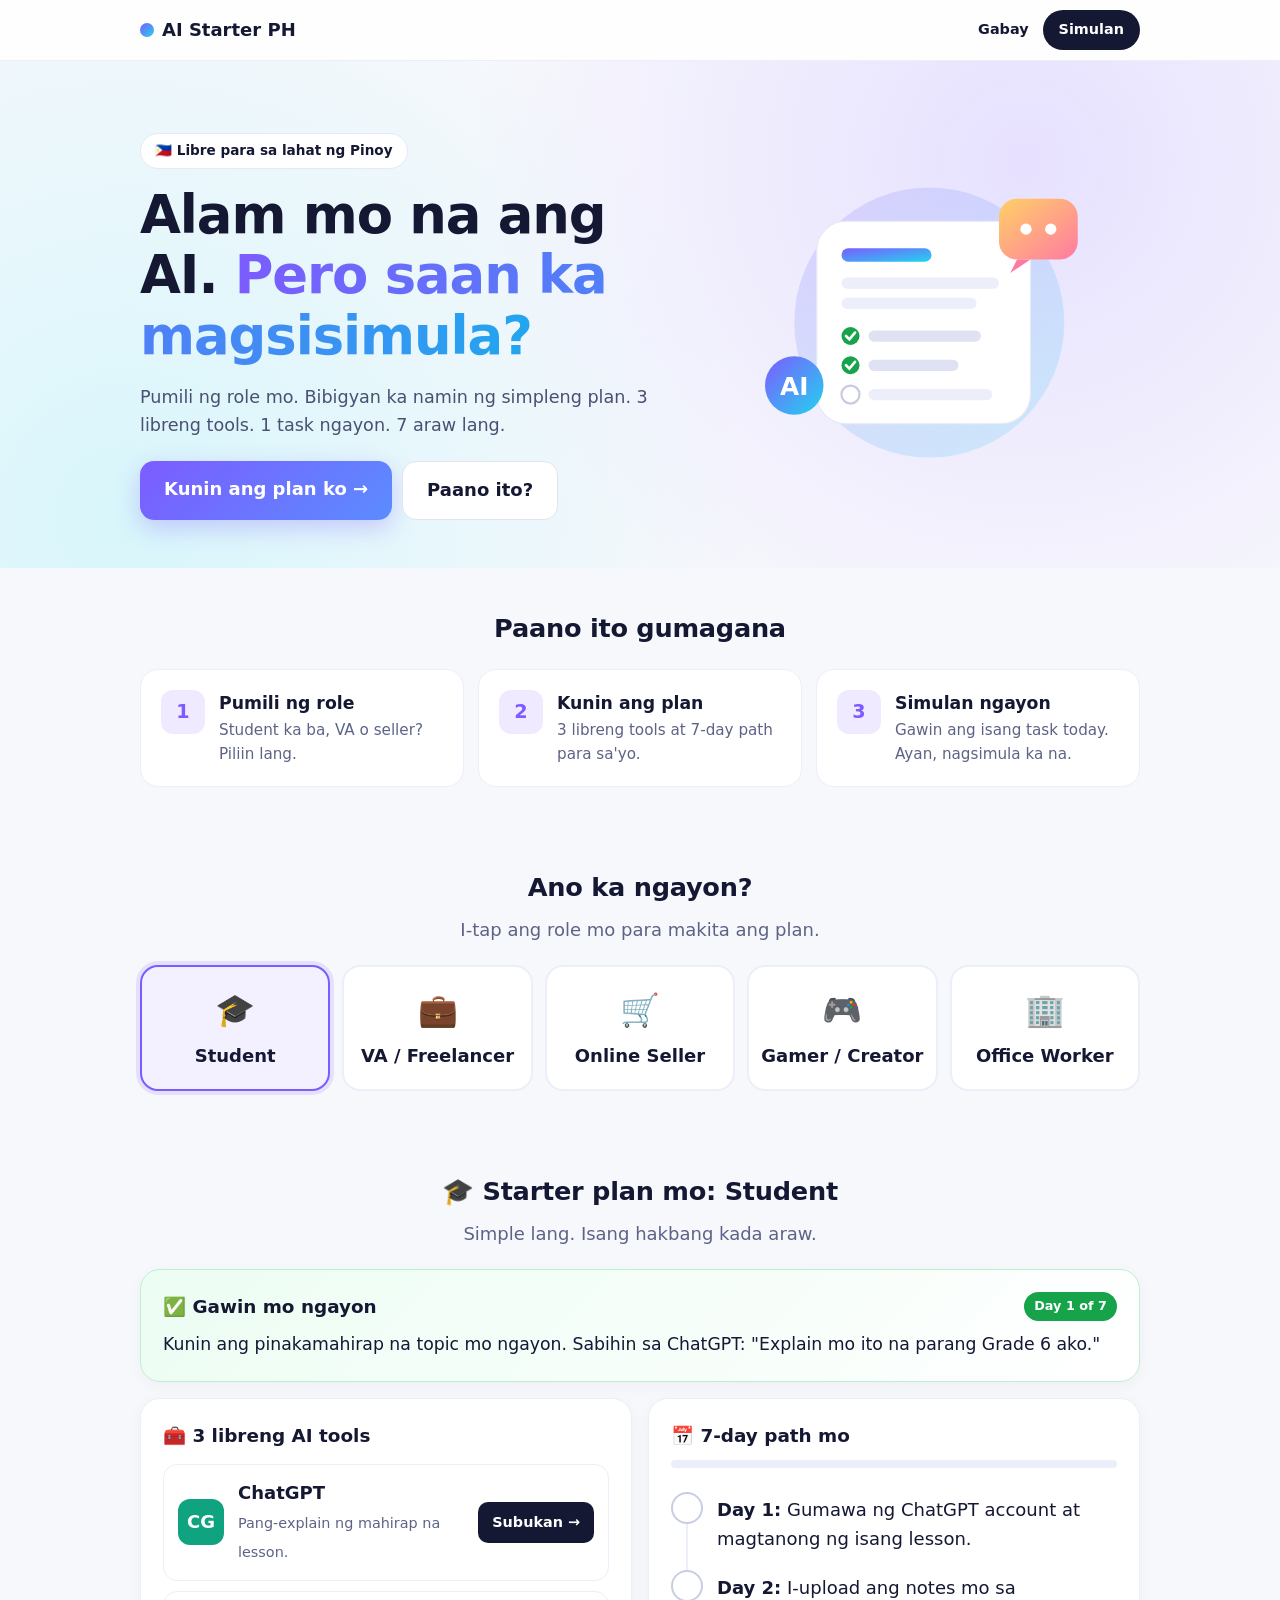
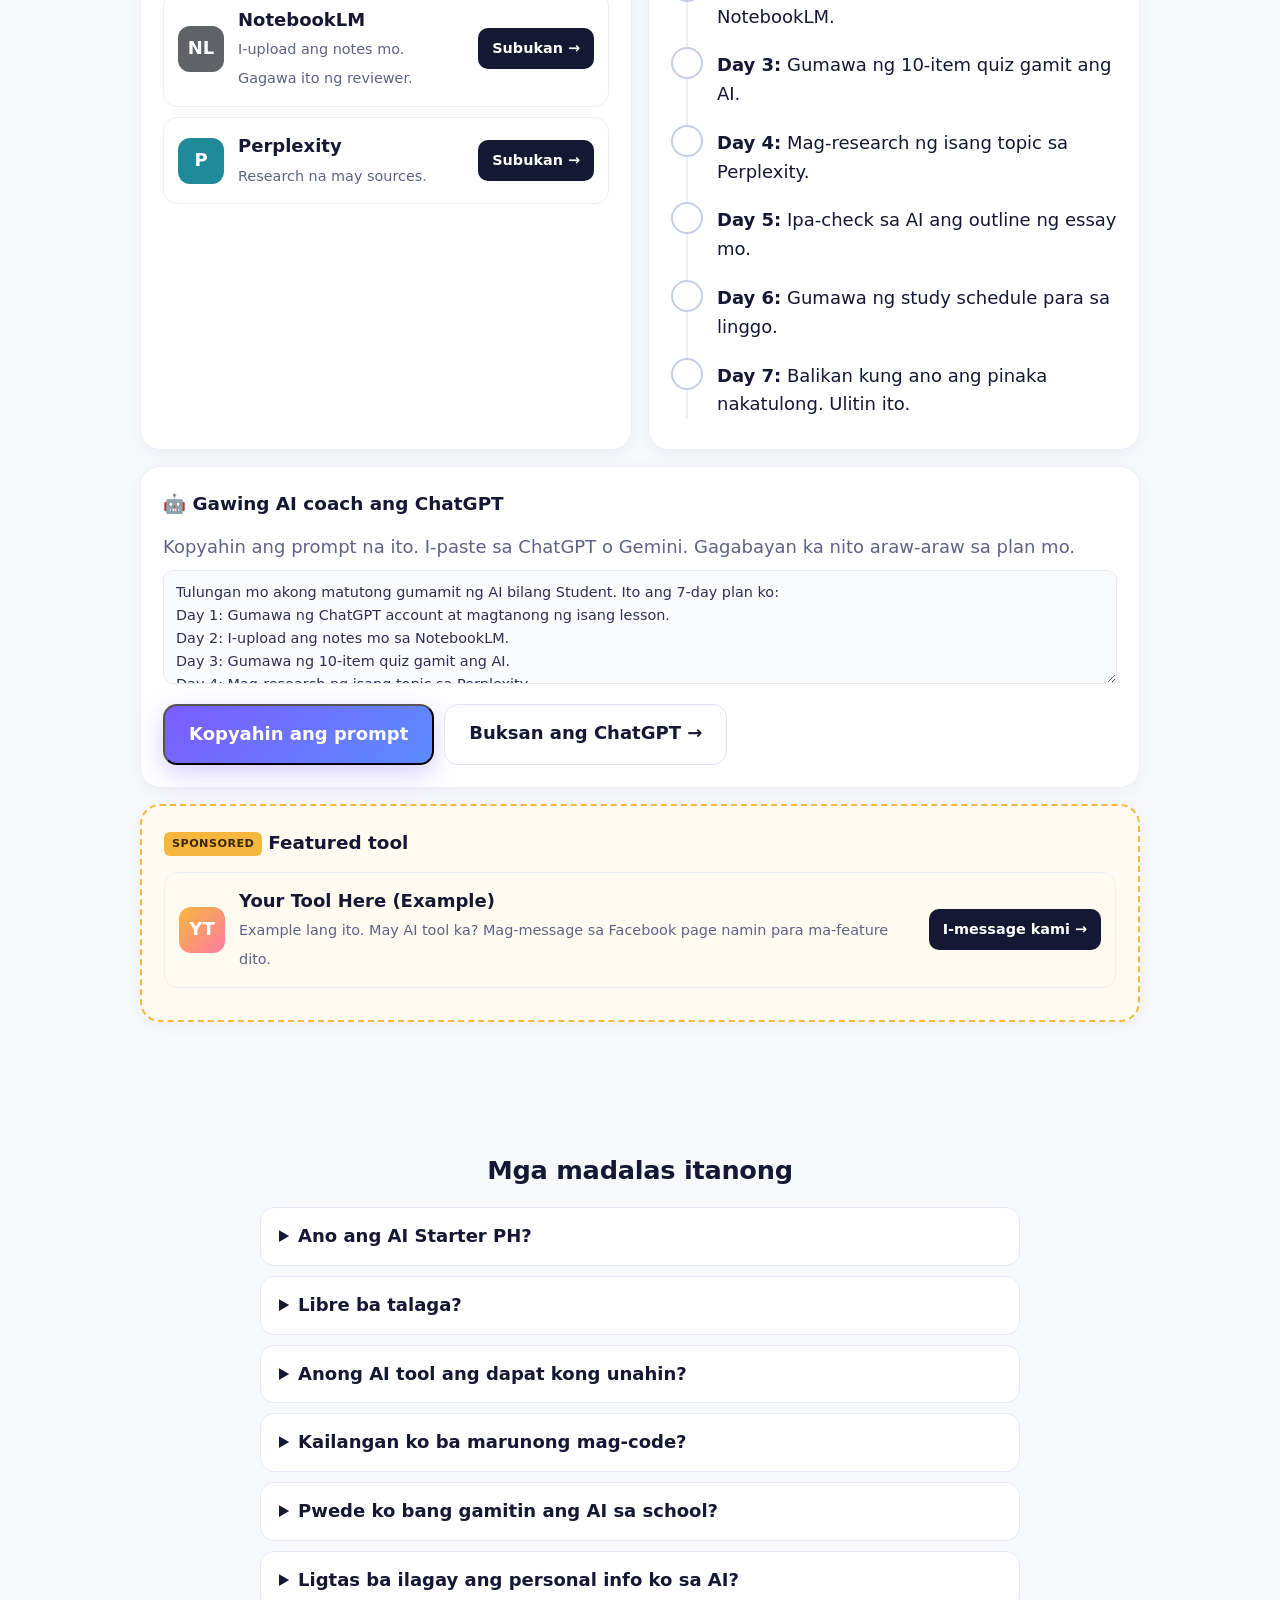
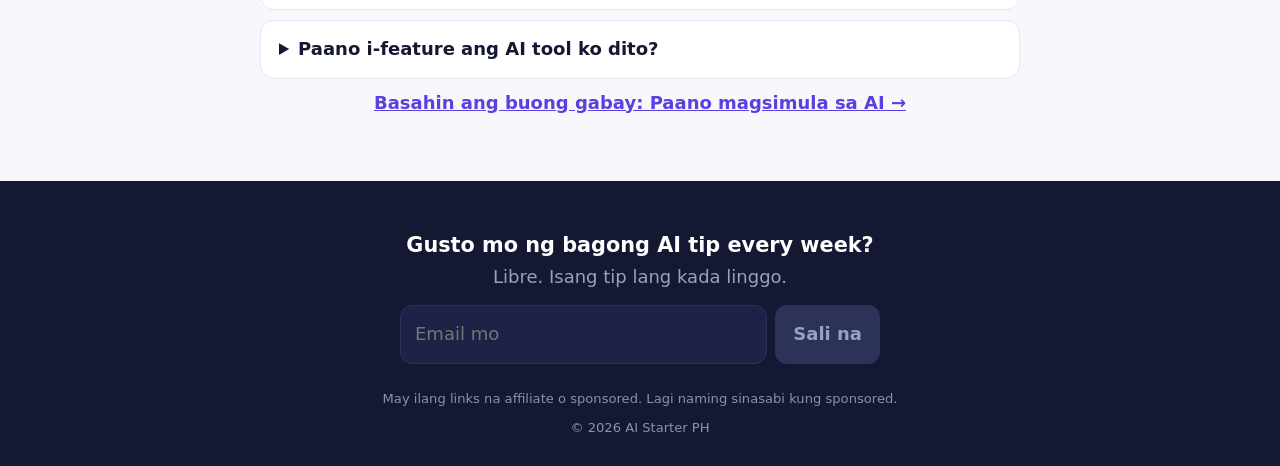
==== index.html @ e45cbada "Weekly review: students AI tools guide, /gabay/ index, copy-prompt AI coach on each plan, sitemap an" ====
<!doctype html>
<html lang="fil">
<head>
<meta charset="utf-8">
<meta name="viewport" content="width=device-width, initial-scale=1">
<title>AI Starter PH | Libreng AI starter plan para sa Pinoy beginners</title>
<meta name="description" content="Saan magsisimula sa AI? Pumili ng role mo at kunin ang 3 libreng AI tools, 1 task ngayon at 7-day plan. Para sa Pinoy beginners. Libre at Taglish.">
<link rel="canonical" href="https://jecabs67.github.io/ai-starter-ph/">
<meta property="og:locale" content="fil_PH">
<meta property="og:site_name" content="AI Starter PH">
<link rel="icon" href="favicon.svg" type="image/svg+xml">
<link rel="apple-touch-icon" href="apple-touch-icon.png">
<meta property="og:type" content="website">
<meta property="og:title" content="AI Starter PH | Libreng AI starter plan para sa Pinoys">
<meta property="og:description" content="Pumili ng role mo. Kunin ang 3 libreng AI tools, 1 task ngayon at 7-day path.">
<meta property="og:url" content="https://jecabs67.github.io/ai-starter-ph/">
<meta property="og:image" content="https://jecabs67.github.io/ai-starter-ph/og-image.png">
<meta property="og:image:width" content="1200"><meta property="og:image:height" content="630">
<meta name="twitter:card" content="summary_large_image">
<link rel="stylesheet" href="style.css">
<script type="application/ld+json">[{"@context": "https://schema.org", "@type": "WebSite", "name": "AI Starter PH", "url": "https://jecabs67.github.io/ai-starter-ph/", "inLanguage": "fil", "description": "Libreng AI starter plan para sa mga Pinoy beginners. Pumili ng role at kunin ang 3 libreng AI tools, 1 task ngayon at 7-day plan."}, {"@context": "https://schema.org", "@type": "Organization", "name": "AI Starter PH", "url": "https://jecabs67.github.io/ai-starter-ph/", "logo": "https://jecabs67.github.io/ai-starter-ph/apple-touch-icon.png", "sameAs": ["https://www.facebook.com/profile.php?id=61595449888614"]}, {"@context": "https://schema.org", "@type": "FAQPage", "mainEntity": [{"@type": "Question", "name": "Ano ang AI Starter PH?", "acceptedAnswer": {"@type": "Answer", "text": "Libreng website ito para sa mga Pinoy na alam na ang AI pero hindi alam kung saan magsisimula. Pipili ka ng role mo. Makakakuha ka ng 3 libreng AI tools, 1 task na gagawin ngayon at simpleng 7-day plan."}}, {"@type": "Question", "name": "Libre ba talaga?", "acceptedAnswer": {"@type": "Answer", "text": "Oo. Libre ang site at ang plan. Lahat ng AI tools na nire-recommend namin ay may libreng version."}}, {"@type": "Question", "name": "Anong AI tool ang dapat kong unahin?", "acceptedAnswer": {"@type": "Answer", "text": "Depende sa role mo. Sa students: ChatGPT, NotebookLM at Perplexity. Sa VA o freelancer: ChatGPT, Grammarly at Canva. Sa online seller: ChatGPT, Canva at CapCut. Sa gamer o creator: CapCut, Canva at Gemini. Sa office worker: Gemini, ChatGPT at Grammarly."}}, {"@type": "Question", "name": "Kailangan ko ba marunong mag-code?", "acceptedAnswer": {"@type": "Answer", "text": "Hindi. Magta-type ka lang ng tanong o utos sa AI, parang nagcha-chat ka lang."}}, {"@type": "Question", "name": "Pwede ko bang gamitin ang AI sa school?", "acceptedAnswer": {"@type": "Answer", "text": "Oo, para matuto. Ipa-explain ang mahirap na lesson, gumawa ng quiz o ipa-check ang outline mo. Ikaw pa rin ang magsusulat ng gawa mo. Sundin din ang rules ng school mo tungkol sa AI."}}, {"@type": "Question", "name": "Ligtas ba ilagay ang personal info ko sa AI?", "acceptedAnswer": {"@type": "Answer", "text": "Huwag ilagay ang passwords, bank details, ID numbers o private info ng client. Kung kailangan, palitan muna ng sample na pangalan o numero."}}, {"@type": "Question", "name": "Paano i-feature ang AI tool ko dito?", "acceptedAnswer": {"@type": "Answer", "text": "Mag-message sa amin sa Facebook page ng AI Starter PH. Lahat ng sponsored na tool ay laging may label na \"Sponsored\"."}}]}]</script>
</head>
<body>
<div id="sponsor-banner" class="sponsor-banner" hidden><span class="tag">Sponsored</span> <span id="sponsor-text"></span></div>
<nav class="nav"><div class="wrap"><span class="logo"><span class="dot"></span>AI Starter PH</span><span class="nav-links"><a href="gabay/" class="nav-link">Gabay</a><a href="#roles" class="nav-cta">Simulan</a></span></div></nav>
<header class="hero">
  <div class="wrap hero-grid">
    <div>
      <span class="pill">🇵🇭 Libre para sa lahat ng Pinoy</span>
      <h1>Alam mo na ang AI. <span class="grad">Pero saan ka magsisimula?</span></h1>
      <p class="sub">Pumili ng role mo. Bibigyan ka namin ng simpleng plan. 3 libreng tools. 1 task ngayon. 7 araw lang.</p>
      <div class="hero-btns"><a href="#roles" class="btn">Kunin ang plan ko →</a><a href="#how" class="btn ghost">Paano ito?</a></div>
    </div>
    <div class="hero-art" aria-hidden="true">
      <svg viewBox="0 0 320 280" width="100%">
        <defs><linearGradient id="g1" x1="0" y1="0" x2="1" y2="1"><stop offset="0" stop-color="#7c5cff"/><stop offset="1" stop-color="#22d3ee"/></linearGradient>
        <linearGradient id="g2" x1="0" y1="0" x2="1" y2="1"><stop offset="0" stop-color="#ffd166"/><stop offset="1" stop-color="#ff7aa2"/></linearGradient></defs>
        <circle cx="170" cy="140" r="120" fill="url(#g1)" opacity=".18"/>
        <rect x="70" y="50" width="190" height="180" rx="26" fill="#fff" stroke="#e6e8f5"/>
        <rect x="92" y="74" width="80" height="12" rx="6" fill="url(#g1)"/>
        <rect x="92" y="100" width="140" height="10" rx="5" fill="#eceefa"/>
        <rect x="92" y="118" width="120" height="10" rx="5" fill="#eceefa"/>
        <g fill="#16a34a"><circle cx="100" cy="152" r="8"/><circle cx="100" cy="178" r="8"/></g>
        <circle cx="100" cy="204" r="8" fill="none" stroke="#c8cbe0" stroke-width="2"/>
        <path d="M96 152l3 3 5-6M96 178l3 3 5-6" stroke="#fff" stroke-width="2.4" fill="none" stroke-linecap="round"/>
        <rect x="116" y="147" width="100" height="10" rx="5" fill="#dfe2f3"/><rect x="116" y="173" width="80" height="10" rx="5" fill="#dfe2f3"/><rect x="116" y="199" width="110" height="10" rx="5" fill="#eceefa"/>
        <g transform="translate(232 30)"><rect width="70" height="54" rx="16" fill="url(#g2)"/><circle cx="24" cy="27" r="5" fill="#fff"/><circle cx="46" cy="27" r="5" fill="#fff"/><path d="M16 54l-6 12 18-12" fill="#ff7aa2"/></g>
        <g transform="translate(24 170)"><circle r="26" cx="26" cy="26" fill="url(#g1)"/><text x="26" y="34" text-anchor="middle" font-size="22" font-weight="800" fill="#fff" font-family="system-ui">AI</text></g>
      </svg>
    </div>
  </div>
</header>
<main class="wrap">
  <section id="how" class="steps">
    <h2 class="center">Paano ito gumagana</h2>
    <div class="step-grid">
      <div class="step"><b>1</b><h3>Pumili ng role</h3><p>Student ka ba, VA o seller? Piliin lang.</p></div>
      <div class="step"><b>2</b><h3>Kunin ang plan</h3><p>3 libreng tools at 7-day path para sa'yo.</p></div>
      <div class="step"><b>3</b><h3>Simulan ngayon</h3><p>Gawin ang isang task today. Ayan, nagsimula ka na.</p></div>
    </div>
  </section>
  <section id="roles">
    <h2 class="center">Ano ka ngayon?</h2>
    <p class="center muted">I-tap ang role mo para makita ang plan.</p>
    <div class="roles" id="role-list"></div>
  </section>
  <section id="plan" aria-live="polite"></section>
  <section id="faq" class="faq">
    <h2 class="center">Mga madalas itanong</h2>
    <details><summary>Ano ang AI Starter PH?</summary><p>Libreng website ito para sa mga Pinoy na alam na ang AI pero hindi alam kung saan magsisimula. Pipili ka ng role mo. Makakakuha ka ng 3 libreng AI tools, 1 task na gagawin ngayon at simpleng 7-day plan.</p></details>
    <details><summary>Libre ba talaga?</summary><p>Oo. Libre ang site at ang plan. Lahat ng AI tools na nire-recommend namin ay may libreng version.</p></details>
    <details><summary>Anong AI tool ang dapat kong unahin?</summary><p>Depende sa role mo. Sa students: ChatGPT, NotebookLM at Perplexity. Sa VA o freelancer: ChatGPT, Grammarly at Canva. Sa online seller: ChatGPT, Canva at CapCut. Sa gamer o creator: CapCut, Canva at Gemini. Sa office worker: Gemini, ChatGPT at Grammarly.</p></details>
    <details><summary>Kailangan ko ba marunong mag-code?</summary><p>Hindi. Magta-type ka lang ng tanong o utos sa AI, parang nagcha-chat ka lang.</p></details>
    <details><summary>Pwede ko bang gamitin ang AI sa school?</summary><p>Oo, para matuto. Ipa-explain ang mahirap na lesson, gumawa ng quiz o ipa-check ang outline mo. Ikaw pa rin ang magsusulat ng gawa mo. Sundin din ang rules ng school mo tungkol sa AI.</p></details>
    <details><summary>Ligtas ba ilagay ang personal info ko sa AI?</summary><p>Huwag ilagay ang passwords, bank details, ID numbers o private info ng client. Kung kailangan, palitan muna ng sample na pangalan o numero.</p></details>
    <details><summary>Paano i-feature ang AI tool ko dito?</summary><p>Mag-message sa amin sa Facebook page ng AI Starter PH. Lahat ng sponsored na tool ay laging may label na "Sponsored".</p></details>
    <p class="center"><a href="gabay/paano-magsimula-sa-ai.html">Basahin ang buong gabay: Paano magsimula sa AI →</a></p>
  </section>
</main>
<footer>
  <div class="wrap">
    <div class="signup">
      <h3>Gusto mo ng bagong AI tip every week?</h3>
      <p class="muted" id="signup-msg">Libre. Isang AI tip lang kada linggo.</p>
      <form id="signup-form" novalidate><input type="email" name="email" placeholder="Email mo" required disabled>
        <input type="text" name="website" class="hp" tabindex="-1" autocomplete="off" aria-hidden="true">
        <button disabled>Sali na</button></form>
    </div>
    <p class="small">May ilang links na affiliate o sponsored. Lagi naming sinasabi kung sponsored.</p>
    <p class="small">© 2026 AI Starter PH</p>
  </div>
</footer>
<script src="app.js"></script>
</body>
</html>
---- style.css ----
*{box-sizing:border-box;margin:0;padding:0}
html{scroll-behavior:smooth}
body{font-family:"Inter",system-ui,-apple-system,Segoe UI,Roboto,sans-serif;background:#f7f8fc;color:#141833;line-height:1.6;font-size:17px}
.wrap{max-width:1040px;margin:0 auto;padding:0 20px}
.nav{position:sticky;top:0;z-index:5;background:rgba(255,255,255,.85);backdrop-filter:blur(10px);border-bottom:1px solid #eceefa}
.nav .wrap{display:flex;justify-content:space-between;align-items:center;height:60px}
.logo{font-weight:800;display:flex;align-items:center;gap:8px}
.dot{width:14px;height:14px;border-radius:50%;background:linear-gradient(135deg,#7c5cff,#22d3ee)}
.nav-cta{background:#141833;color:#fff;padding:8px 16px;border-radius:999px;text-decoration:none;font-weight:600;font-size:.9rem}
.hero{background:radial-gradient(circle at 80% 20%,#e7e1ff,transparent 50%),radial-gradient(circle at 10% 90%,#d8f6fb,transparent 50%);padding:48px 0 32px}
.hero-grid{display:grid;gap:24px;align-items:center}
.pill{display:inline-block;background:#fff;border:1px solid #e6e8f5;padding:6px 14px;border-radius:999px;font-size:.85rem;font-weight:600}
h1{font-size:2.3rem;line-height:1.15;margin:16px 0;letter-spacing:-.02em}
.grad{background:linear-gradient(90deg,#7c5cff,#22a6ee);-webkit-background-clip:text;background-clip:text;color:transparent}
.sub{font-size:1.1rem;color:#4a5072;max-width:520px}
.hero-btns{display:flex;flex-wrap:wrap;gap:10px;margin-top:22px}
.btn{display:inline-block;background:linear-gradient(135deg,#7c5cff,#5b8cff);color:#fff;padding:14px 24px;border-radius:14px;font-weight:700;text-decoration:none;box-shadow:0 8px 24px rgba(124,92,255,.3);transition:transform .15s}
.btn:hover{transform:translateY(-2px)}
.btn.ghost{background:#fff;color:#141833;box-shadow:none;border:1px solid #e0e3f2}
.hero-art{max-width:360px;margin:0 auto;width:100%}
section{padding:40px 0}
h2{font-size:1.6rem;letter-spacing:-.01em;margin-bottom:8px}
.center{text-align:center}.muted{color:#5d6386}
.step-grid{display:grid;gap:14px;margin-top:20px}
.step{background:#fff;border:1px solid #eceefa;border-radius:18px;padding:20px;display:grid;grid-template-columns:44px 1fr;column-gap:14px}
.step b{grid-row:span 2;width:44px;height:44px;border-radius:12px;background:#efeaff;color:#7c5cff;display:grid;place-items:center;font-size:1.2rem}
.step h3{font-size:1.08rem}.step p{color:#5d6386;font-size:.95rem}
.roles{display:grid;grid-template-columns:1fr 1fr;gap:12px;margin-top:20px}
.role{background:#fff;border:2px solid #eceefa;color:inherit;border-radius:18px;padding:18px 12px;font:inherit;font-weight:700;cursor:pointer;transition:all .15s;display:flex;flex-direction:column;align-items:center;gap:6px}
.role span{font-size:2rem}
.role:hover{border-color:#c9bdff;transform:translateY(-2px);box-shadow:0 8px 20px rgba(20,24,51,.06)}
.role.active{border-color:#7c5cff;background:#f3f0ff;box-shadow:0 0 0 4px rgba(124,92,255,.15)}
.role:last-child{grid-column:span 2}
.plan-head{text-align:center;margin-bottom:20px}
.plan-grid{display:grid;gap:16px}
.card{background:#fff;border:1px solid #eceefa;border-radius:20px;padding:22px;box-shadow:0 4px 16px rgba(20,24,51,.04)}
.card h3{font-size:1.15rem;margin-bottom:14px}
.tool{display:flex;align-items:center;gap:14px;padding:14px;border-radius:14px;border:1px solid #eceefa;margin-bottom:10px;transition:all .15s}
.tool:hover{border-color:#c9bdff;background:#faf9ff}
.badge{flex:none;width:46px;height:46px;border-radius:12px;display:grid;place-items:center;color:#fff;font-weight:800}
.tool .info{flex:1;min-width:0}.tool .info b{display:block}.tool .info small{color:#5d6386;font-size:.9rem}
.try{flex:none;background:#141833;color:#fff;text-decoration:none;padding:9px 14px;border-radius:10px;font-weight:700;font-size:.9rem}
.try:hover{background:#7c5cff}
.featured{border:2px dashed #f5b83d;background:#fffbf0}
.tag{display:inline-block;background:#f5b83d;color:#3a2800;font-size:.7rem;font-weight:800;padding:3px 8px;border-radius:6px;text-transform:uppercase;letter-spacing:.04em;vertical-align:middle;margin-right:6px}
.today{background:linear-gradient(135deg,#ecfdf3,#fff);border-color:#bbf0cf}
.today p{font-size:1.08rem}
.timeline{list-style:none;position:relative}
.timeline:before{content:"";position:absolute;left:15px;top:8px;bottom:8px;width:2px;background:#eceefa}
.timeline li{position:relative;display:flex;gap:14px;align-items:flex-start;padding:8px 0}
.timeline input{appearance:none;flex:none;width:32px;height:32px;border-radius:50%;border:2px solid #c9cde3;background:#fff;cursor:pointer;position:relative;z-index:1;display:grid;place-items:center;transition:all .15s}
.timeline input:checked{background:#16a34a;border-color:#16a34a}
.timeline input:checked:after{content:"✓";color:#fff;font-weight:800}
.timeline label{cursor:pointer;padding-top:4px}
.timeline li.done label{color:#8a90ad;text-decoration:line-through}
.progress{height:8px;background:#eceefa;border-radius:99px;margin:-4px 0 16px;overflow:hidden}
.progress div{height:100%;background:linear-gradient(90deg,#16a34a,#22d3ee);transition:width .3s}
.sponsor-banner{background:#fff4d6;padding:10px 16px;text-align:center;font-size:.9rem}
footer{background:#141833;color:#c9cde3;padding:48px 0 28px;text-align:center}
footer h3{color:#fff;font-size:1.3rem}
.signup{max-width:480px;margin:0 auto 24px}
form{display:flex;gap:8px;margin-top:14px}
input[type=email]{flex:1;min-width:0;padding:14px;border-radius:12px;border:1px solid #2c3258;background:#1d2246;color:#fff;font:inherit}
form button{padding:14px 18px;border-radius:12px;border:0;background:#2c3258;color:#9aa0c0;font:inherit;font-weight:700}
footer .muted{color:#9aa0c0}.small{font-size:.82rem;color:#8a90ad;margin-top:8px}
@media(min-width:760px){
 body{font-size:18px}
 h1{font-size:3.3rem}.hero{padding:72px 0 48px}
 .hero-grid{grid-template-columns:1.2fr 1fr}
 .step-grid{grid-template-columns:repeat(3,1fr)}
 .roles{grid-template-columns:repeat(5,1fr)}.role:last-child{grid-column:auto}
 .plan-grid{grid-template-columns:1fr 1fr}.plan-grid .wide{grid-column:span 2}
}
@media(max-width:480px){.card{padding:18px}.tool{flex-wrap:wrap}.tool .info{flex:1 1 calc(100% - 60px)}.try{width:100%;text-align:center}}
.today-head{display:flex;justify-content:space-between;align-items:center;gap:10px;flex-wrap:wrap;margin-bottom:10px}.today-head h3{margin:0}.daytag{background:#16a34a;color:#fff;font-weight:800;font-size:.8rem;padding:4px 10px;border-radius:999px}.done-all{background:linear-gradient(135deg,#f3f0ff,#ecfdf3)}button.btn{font:inherit;font-weight:700;cursor:pointer}
.hp{position:absolute;left:-9999px;width:1px;height:1px;opacity:0}
.nav-links{display:flex;align-items:center;gap:14px}
.nav-link{color:#141833;text-decoration:none;font-weight:600;font-size:.9rem}
.faq{margin:48px auto 24px;max-width:760px}
.faq h2{margin-bottom:16px}
.faq details{background:#fff;border:1px solid #e6e8f5;border-radius:14px;padding:14px 18px;margin-bottom:10px}
.faq summary{cursor:pointer;font-weight:700}
.faq details p{margin-top:8px;color:#4a5072}
.faq a,.guide a{color:#5b3fe0;font-weight:600}
.guide{max-width:760px;margin:32px auto 48px}
.guide h1{font-size:2rem}
.guide h2{margin:28px 0 8px;font-size:1.35rem}
.guide p,.guide li{margin-bottom:10px;color:#2c3152}
.guide ol,.guide ul{padding-left:22px}
.guide .box{background:#fff;border:1px solid #e6e8f5;border-radius:14px;padding:16px 18px;margin:14px 0}
.guide .crumb{font-size:.9rem;color:#4a5072}

.coach textarea{width:100%;font:inherit;font-size:.9rem;padding:10px 12px;border:1px solid #e6e8f5;border-radius:10px;resize:vertical;margin:8px 0;background:#fafbff;color:#2c3152}
.coach .hero-btns{margin-top:4px}
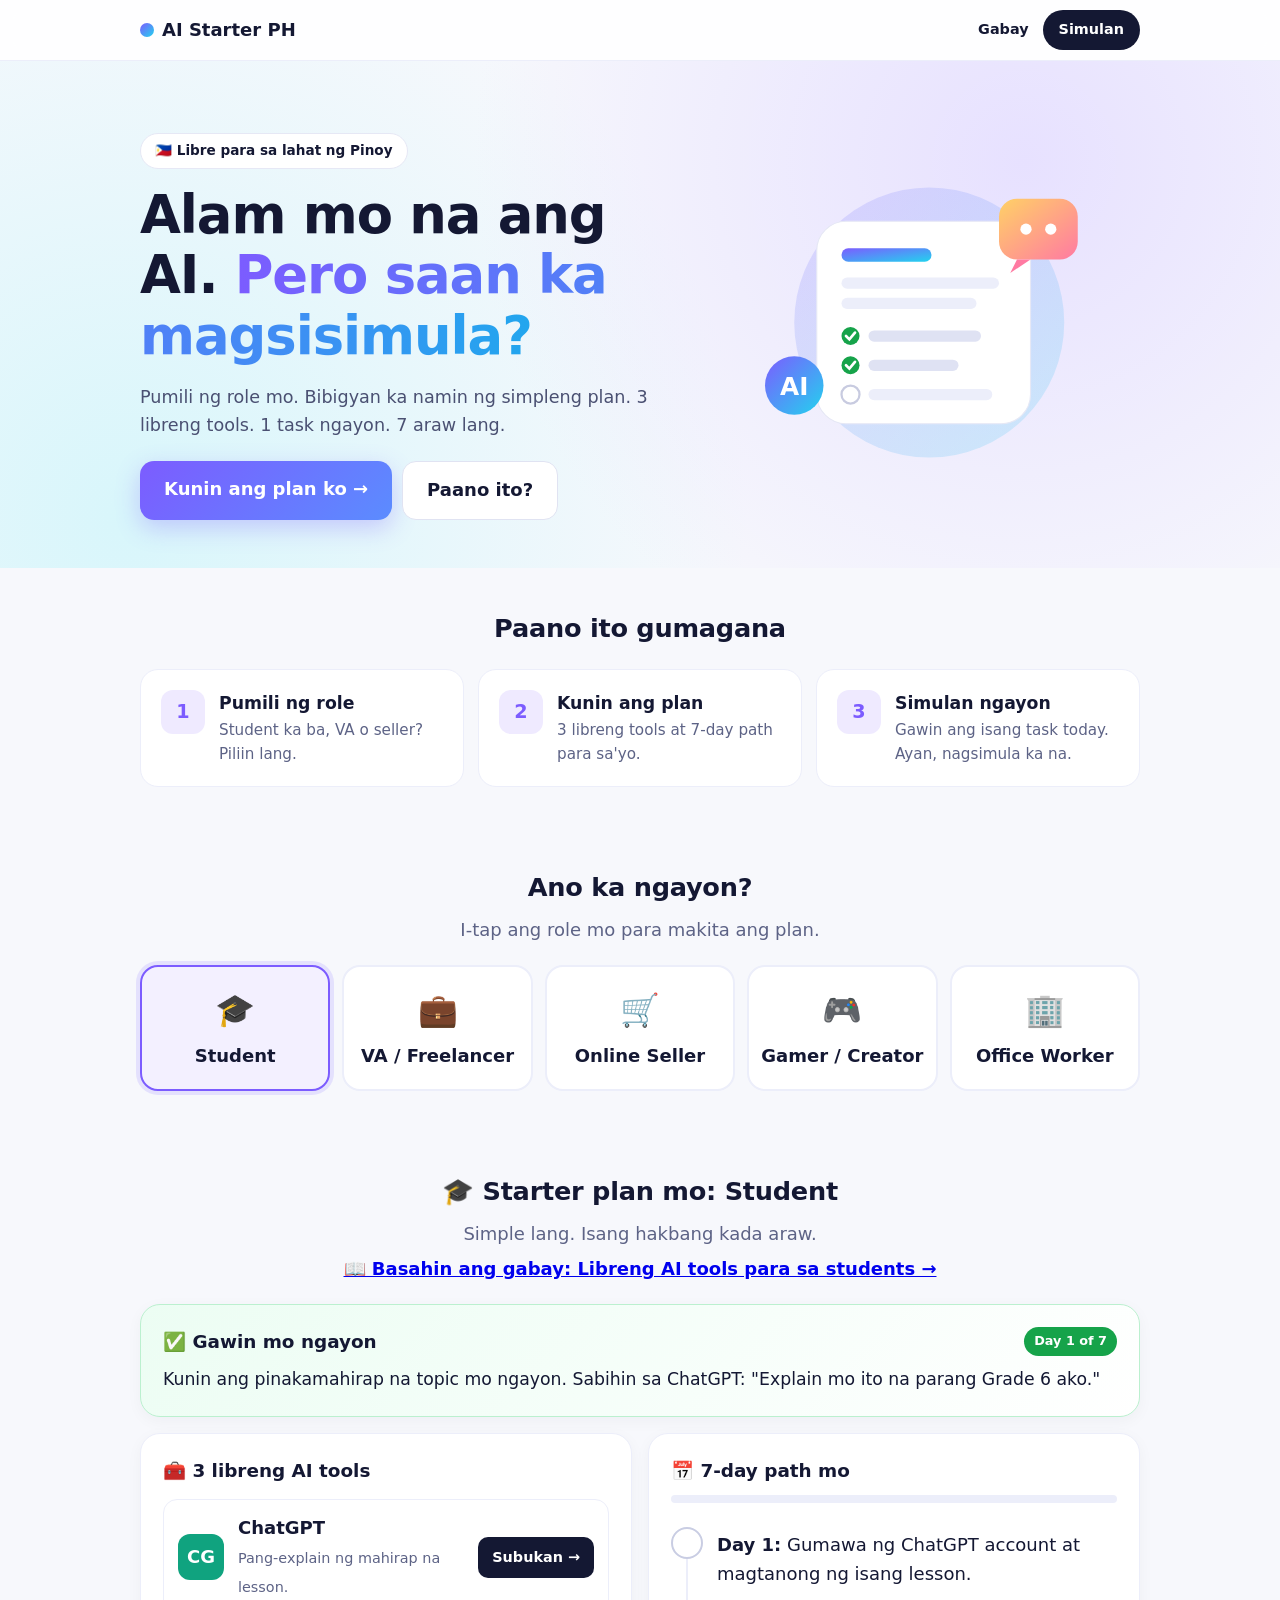
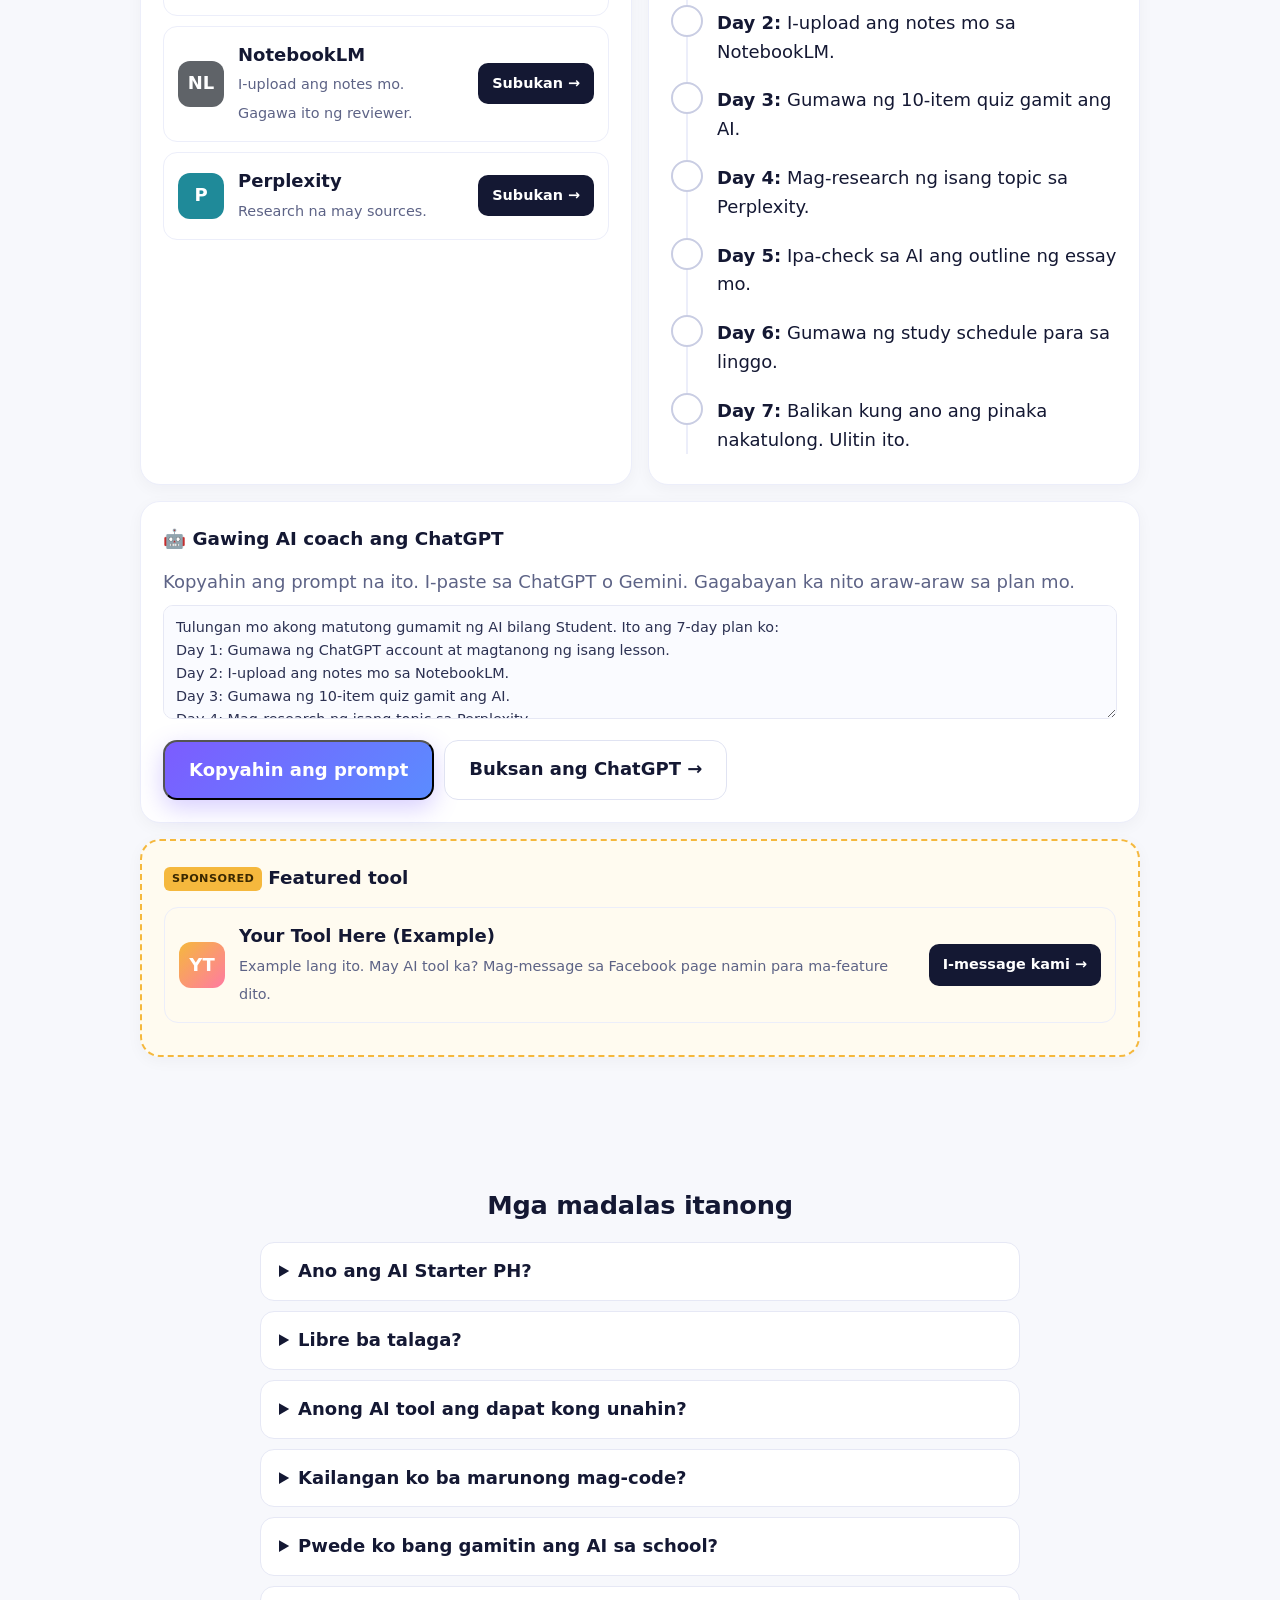
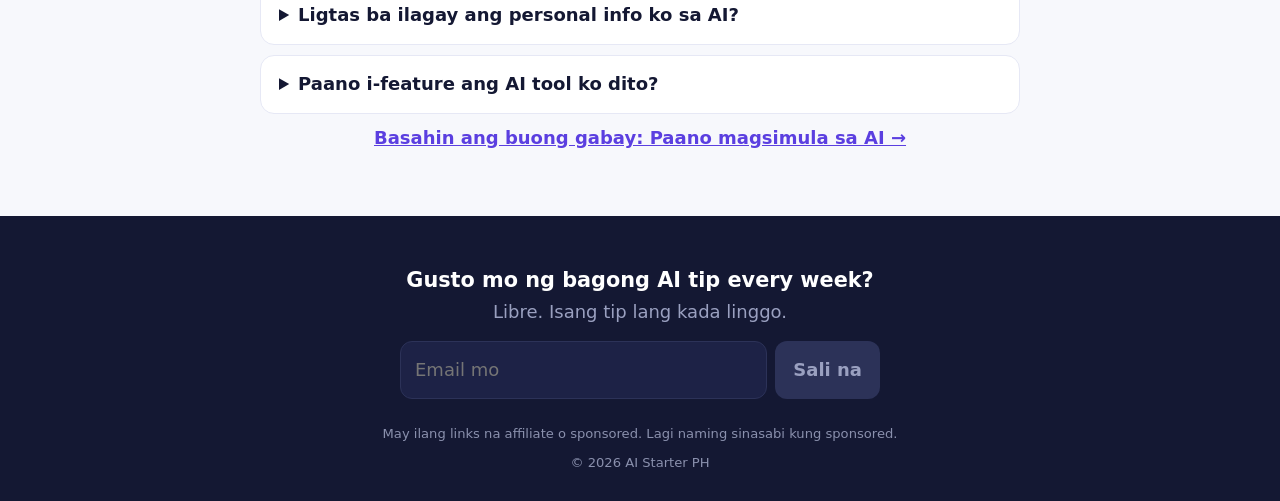
==== commit 810a3ed8: "Add Cloudflare Web Analytics" ====
--- a/index.html
+++ b/index.html
@@ -91,5 +91,6 @@
   </div>
 </footer>
 <script src="app.js"></script>
+<script defer src='https://static.cloudflareinsights.com/beacon.min.js' data-cf-beacon='{"token": "be835ded4e56485288c1e90604e5a01b"}'></script>
 </body>
 </html>
--- a/style.css
+++ b/style.css
@@ -92,3 +92,4 @@
 
 .coach textarea{width:100%;font:inherit;font-size:.9rem;padding:10px 12px;border:1px solid #e6e8f5;border-radius:10px;resize:vertical;margin:8px 0;background:#fafbff;color:#2c3152}
 .coach .hero-btns{margin-top:4px}
+.guide-link{margin:.4rem 0 0}.guide-link a{font-weight:600}
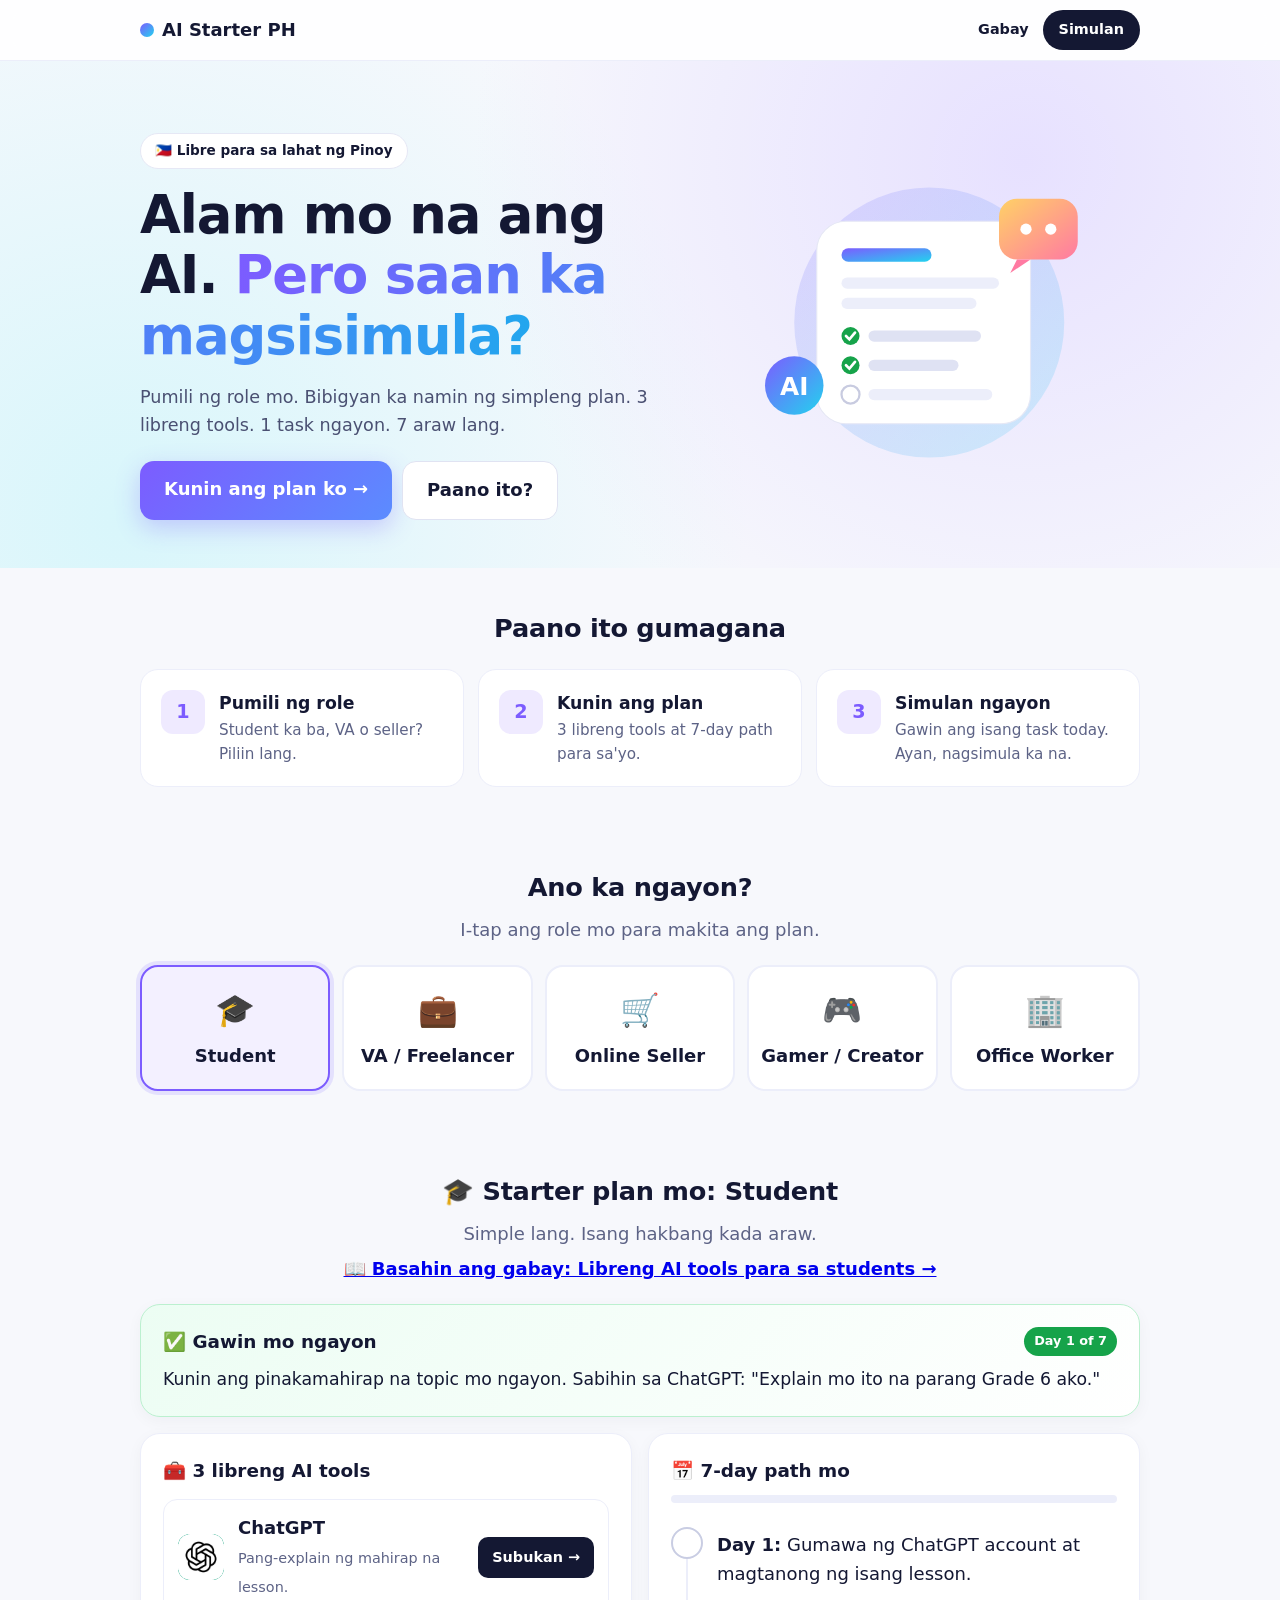
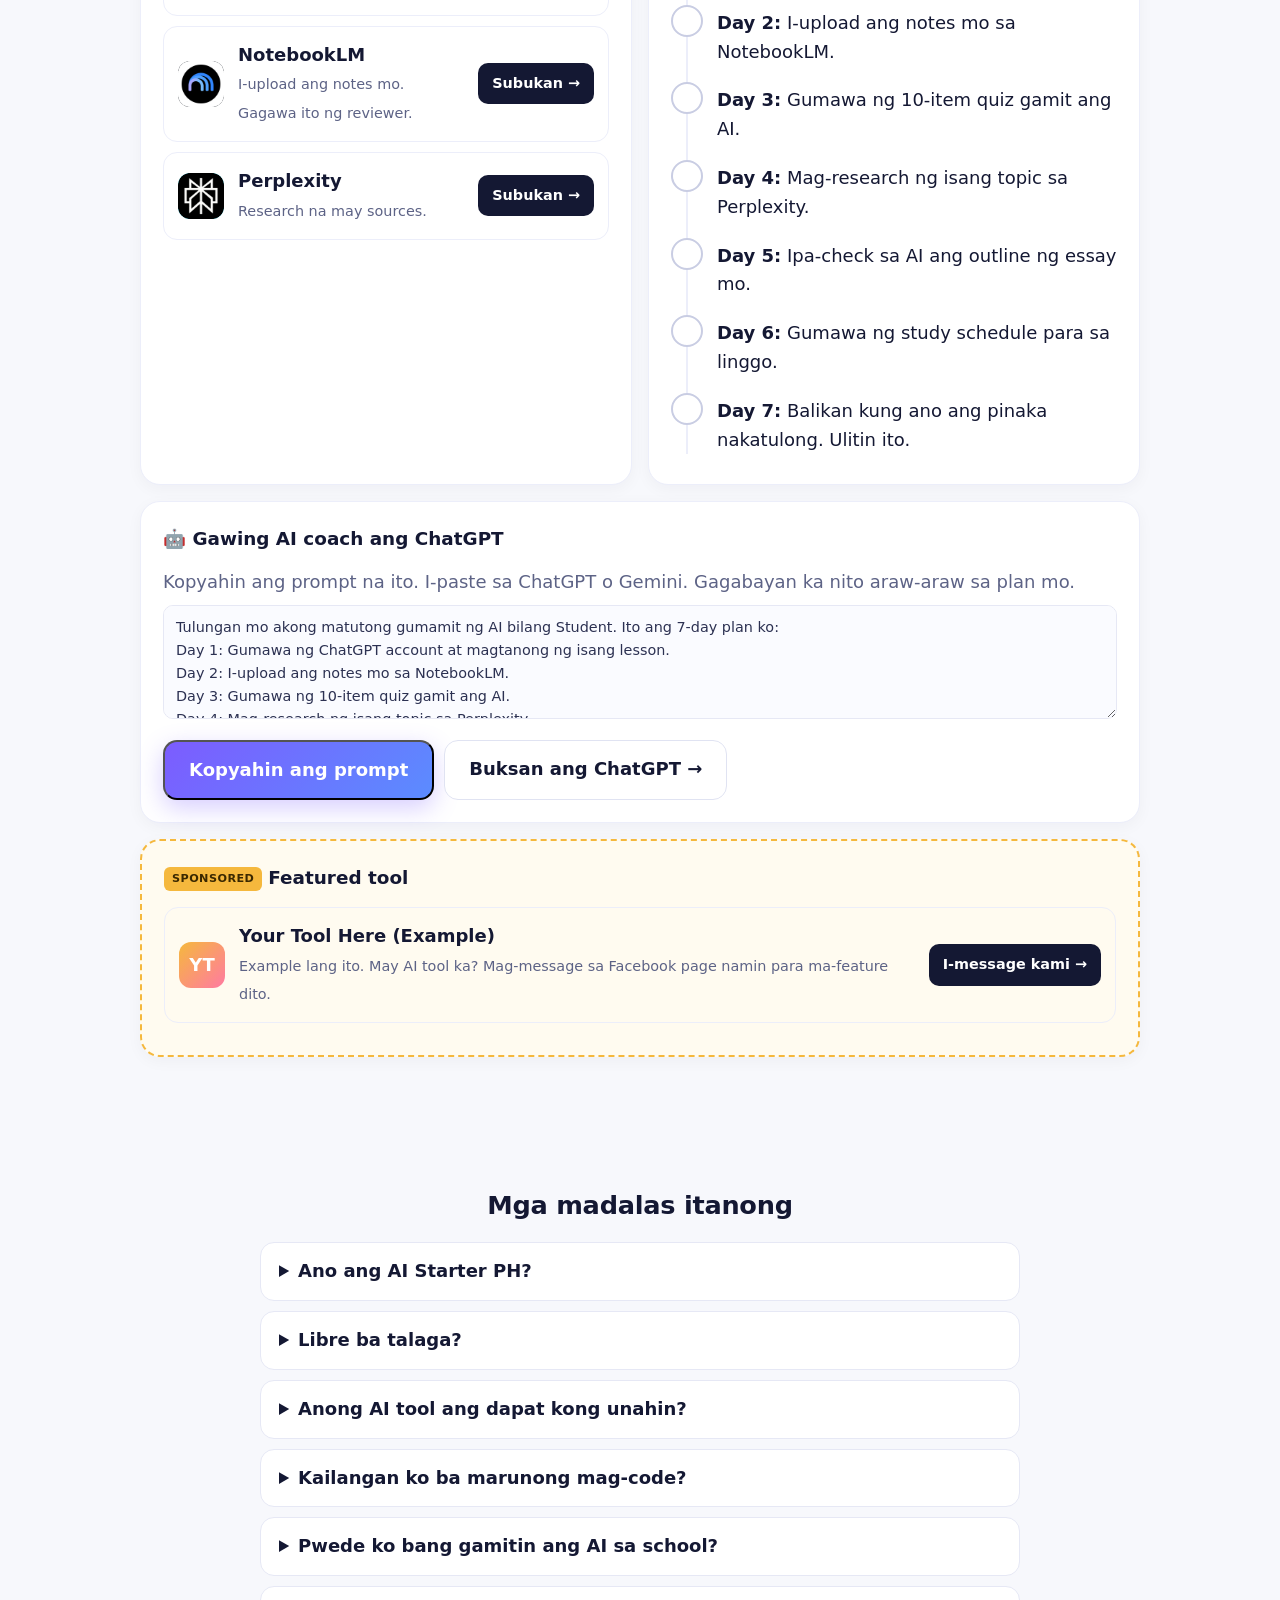
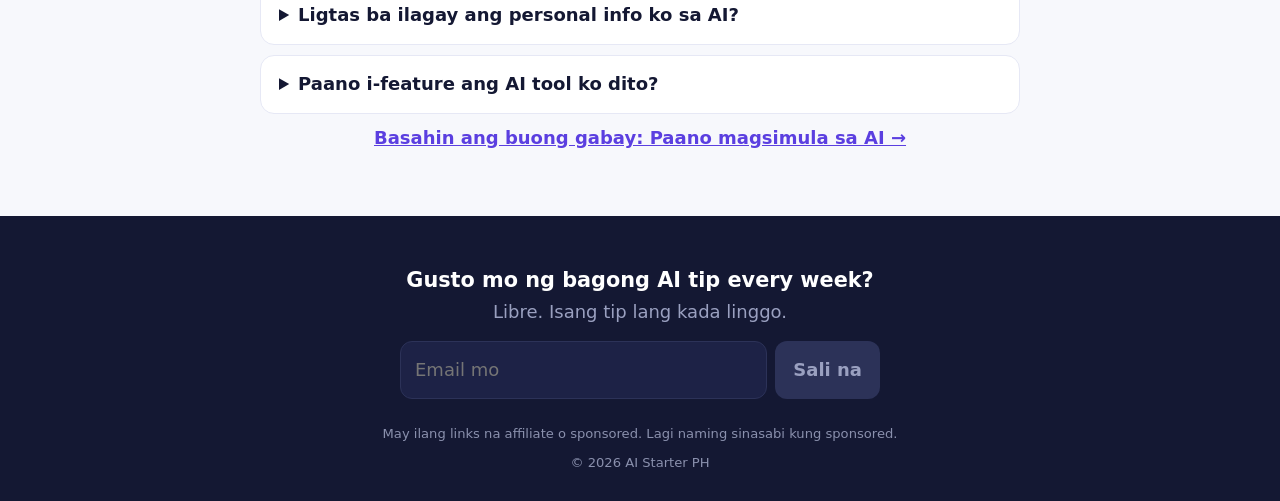
==== commit 7f48e455: "Add gamer and office guides, tool logos, and SEO updates New Taglish guides for the two video topics" ====
--- a/index.html
+++ b/index.html
@@ -1,6 +1,8 @@
 <!doctype html>
 <html lang="fil">
 <head>
+  <meta name='impact-site-verification' value='35dbf101-df3f-4153-b70e-8f8ec23f7cdc'>
+  <meta name="google-site-verification" content="F5mIMLPcNQtx7oqu5_DsSIM1tSykTh5VUVR_3_AONG0" />
 <meta charset="utf-8">
 <meta name="viewport" content="width=device-width, initial-scale=1">
 <title>AI Starter PH | Libreng AI starter plan para sa Pinoy beginners</title>
@@ -17,8 +19,11 @@
 <meta property="og:image" content="https://jecabs67.github.io/ai-starter-ph/og-image.png">
 <meta property="og:image:width" content="1200"><meta property="og:image:height" content="630">
 <meta name="twitter:card" content="summary_large_image">
+<meta name="twitter:title" content="AI Starter PH | Libreng AI starter plan para sa Pinoys">
+<meta name="twitter:description" content="Pumili ng role mo. Kunin ang 3 libreng AI tools, 1 task ngayon at 7-day path.">
+<meta name="twitter:image" content="https://jecabs67.github.io/ai-starter-ph/og-image.png">
 <link rel="stylesheet" href="style.css">
-<script type="application/ld+json">[{"@context": "https://schema.org", "@type": "WebSite", "name": "AI Starter PH", "url": "https://jecabs67.github.io/ai-starter-ph/", "inLanguage": "fil", "description": "Libreng AI starter plan para sa mga Pinoy beginners. Pumili ng role at kunin ang 3 libreng AI tools, 1 task ngayon at 7-day plan."}, {"@context": "https://schema.org", "@type": "Organization", "name": "AI Starter PH", "url": "https://jecabs67.github.io/ai-starter-ph/", "logo": "https://jecabs67.github.io/ai-starter-ph/apple-touch-icon.png", "sameAs": ["https://www.facebook.com/profile.php?id=61595449888614"]}, {"@context": "https://schema.org", "@type": "FAQPage", "mainEntity": [{"@type": "Question", "name": "Ano ang AI Starter PH?", "acceptedAnswer": {"@type": "Answer", "text": "Libreng website ito para sa mga Pinoy na alam na ang AI pero hindi alam kung saan magsisimula. Pipili ka ng role mo. Makakakuha ka ng 3 libreng AI tools, 1 task na gagawin ngayon at simpleng 7-day plan."}}, {"@type": "Question", "name": "Libre ba talaga?", "acceptedAnswer": {"@type": "Answer", "text": "Oo. Libre ang site at ang plan. Lahat ng AI tools na nire-recommend namin ay may libreng version."}}, {"@type": "Question", "name": "Anong AI tool ang dapat kong unahin?", "acceptedAnswer": {"@type": "Answer", "text": "Depende sa role mo. Sa students: ChatGPT, NotebookLM at Perplexity. Sa VA o freelancer: ChatGPT, Grammarly at Canva. Sa online seller: ChatGPT, Canva at CapCut. Sa gamer o creator: CapCut, Canva at Gemini. Sa office worker: Gemini, ChatGPT at Grammarly."}}, {"@type": "Question", "name": "Kailangan ko ba marunong mag-code?", "acceptedAnswer": {"@type": "Answer", "text": "Hindi. Magta-type ka lang ng tanong o utos sa AI, parang nagcha-chat ka lang."}}, {"@type": "Question", "name": "Pwede ko bang gamitin ang AI sa school?", "acceptedAnswer": {"@type": "Answer", "text": "Oo, para matuto. Ipa-explain ang mahirap na lesson, gumawa ng quiz o ipa-check ang outline mo. Ikaw pa rin ang magsusulat ng gawa mo. Sundin din ang rules ng school mo tungkol sa AI."}}, {"@type": "Question", "name": "Ligtas ba ilagay ang personal info ko sa AI?", "acceptedAnswer": {"@type": "Answer", "text": "Huwag ilagay ang passwords, bank details, ID numbers o private info ng client. Kung kailangan, palitan muna ng sample na pangalan o numero."}}, {"@type": "Question", "name": "Paano i-feature ang AI tool ko dito?", "acceptedAnswer": {"@type": "Answer", "text": "Mag-message sa amin sa Facebook page ng AI Starter PH. Lahat ng sponsored na tool ay laging may label na \"Sponsored\"."}}]}]</script>
+<script type="application/ld+json">[{"@context": "https://schema.org", "@type": "WebSite", "name": "AI Starter PH", "url": "https://jecabs67.github.io/ai-starter-ph/", "inLanguage": "fil", "description": "Libreng AI starter plan para sa mga Pinoy beginners. Pumili ng role at kunin ang 3 libreng AI tools, 1 task ngayon at 7-day plan."}, {"@context": "https://schema.org", "@type": "Organization", "name": "AI Starter PH", "url": "https://jecabs67.github.io/ai-starter-ph/", "logo": "https://jecabs67.github.io/ai-starter-ph/apple-touch-icon.png", "sameAs": ["https://www.facebook.com/profile.php?id=61595449888614"]}, {"@context": "https://schema.org", "@type": "FAQPage", "mainEntity": [{"@type": "Question", "name": "Ano ang AI Starter PH?", "acceptedAnswer": {"@type": "Answer", "text": "Libreng website ito para sa mga Pinoy na alam na ang AI pero hindi alam kung saan magsisimula. Pipili ka ng role mo. Makakakuha ka ng 3 libreng AI tools, 1 task na gagawin ngayon at simpleng 7-day plan."}}, {"@type": "Question", "name": "Libre ba talaga?", "acceptedAnswer": {"@type": "Answer", "text": "Oo. Libre ang site at ang plan. Lahat ng AI tools na nire-recommend namin ay may libreng version."}}, {"@type": "Question", "name": "Anong AI tool ang dapat kong unahin?", "acceptedAnswer": {"@type": "Answer", "text": "Depende sa role mo. Sa students: ChatGPT, NotebookLM at Perplexity. Sa VA o freelancer: ChatGPT, Grammarly at Canva. Sa online seller: ChatGPT, Canva at CapCut. Sa gamer o creator: CapCut, Canva at Gemini. Sa office worker: Gemini, ChatGPT at Grammarly."}}, {"@type": "Question", "name": "Kailangan ko ba marunong mag-code?", "acceptedAnswer": {"@type": "Answer", "text": "Hindi. Magta-type ka lang ng tanong o utos sa AI, parang nagcha-chat ka lang."}}, {"@type": "Question", "name": "Pwede ko bang gamitin ang AI sa school?", "acceptedAnswer": {"@type": "Answer", "text": "Oo, para matuto. Ipa-explain ang mahirap na lesson, gumawa ng quiz o ipa-check ang outline mo. Ikaw pa rin ang magsusulat ng gawa mo. Sundin din ang rules ng school mo tungkol sa AI."}}, {"@type": "Question", "name": "Ligtas ba ilagay ang personal info ko sa AI?", "acceptedAnswer": {"@type": "Answer", "text": "Huwag ilagay ang passwords, bank details, ID numbers o private info ng client. Kung kailangan, palitan muna ng sample na pangalan o numero."}}, {"@type": "Question", "name": "Paano i-feature ang AI tool ko dito?", "acceptedAnswer": {"@type": "Answer", "text": "Mag-message sa amin sa Facebook page ng AI Starter PH. Lahat ng sponsored na tool ay laging may label na \"Sponsored\"."}}]}, {"@context": "https://schema.org", "@type": "HowTo", "name": "Paano magsimula sa AI Starter PH", "description": "Pumili ng role mo at kunin ang 3 libreng AI tools, 1 task ngayon at 7-day plan.", "inLanguage": "fil", "step": [{"@type": "HowToStep", "position": 1, "name": "Pumili ng role", "text": "Student ka ba, VA, seller, gamer o office worker? Piliin lang."}, {"@type": "HowToStep", "position": 2, "name": "Kunin ang plan", "text": "Makakakuha ka ng 3 libreng tools at 7-day path para sa role mo."}, {"@type": "HowToStep", "position": 3, "name": "Simulan ngayon", "text": "Gawin ang isang task today. Ayan, nagsimula ka na."}]}]</script>
 </head>
 <body>
 <div id="sponsor-banner" class="sponsor-banner" hidden><span class="tag">Sponsored</span> <span id="sponsor-text"></span></div>
--- a/style.css
+++ b/style.css
@@ -37,7 +37,9 @@
 .card h3{font-size:1.15rem;margin-bottom:14px}
 .tool{display:flex;align-items:center;gap:14px;padding:14px;border-radius:14px;border:1px solid #eceefa;margin-bottom:10px;transition:all .15s}
 .tool:hover{border-color:#c9bdff;background:#faf9ff}
-.badge{flex:none;width:46px;height:46px;border-radius:12px;display:grid;place-items:center;color:#fff;font-weight:800}
+.badge{flex:none;width:46px;height:46px;border-radius:12px;display:grid;place-items:center;color:#fff;font-weight:800;overflow:hidden;position:relative}
+.badge img{width:46px;height:46px;object-fit:cover;display:block}
+.badge-letters{display:grid;place-items:center;width:100%;height:100%;line-height:1}
 .tool .info{flex:1;min-width:0}.tool .info b{display:block}.tool .info small{color:#5d6386;font-size:.9rem}
 .try{flex:none;background:#141833;color:#fff;text-decoration:none;padding:9px 14px;border-radius:10px;font-weight:700;font-size:.9rem}
 .try:hover{background:#7c5cff}
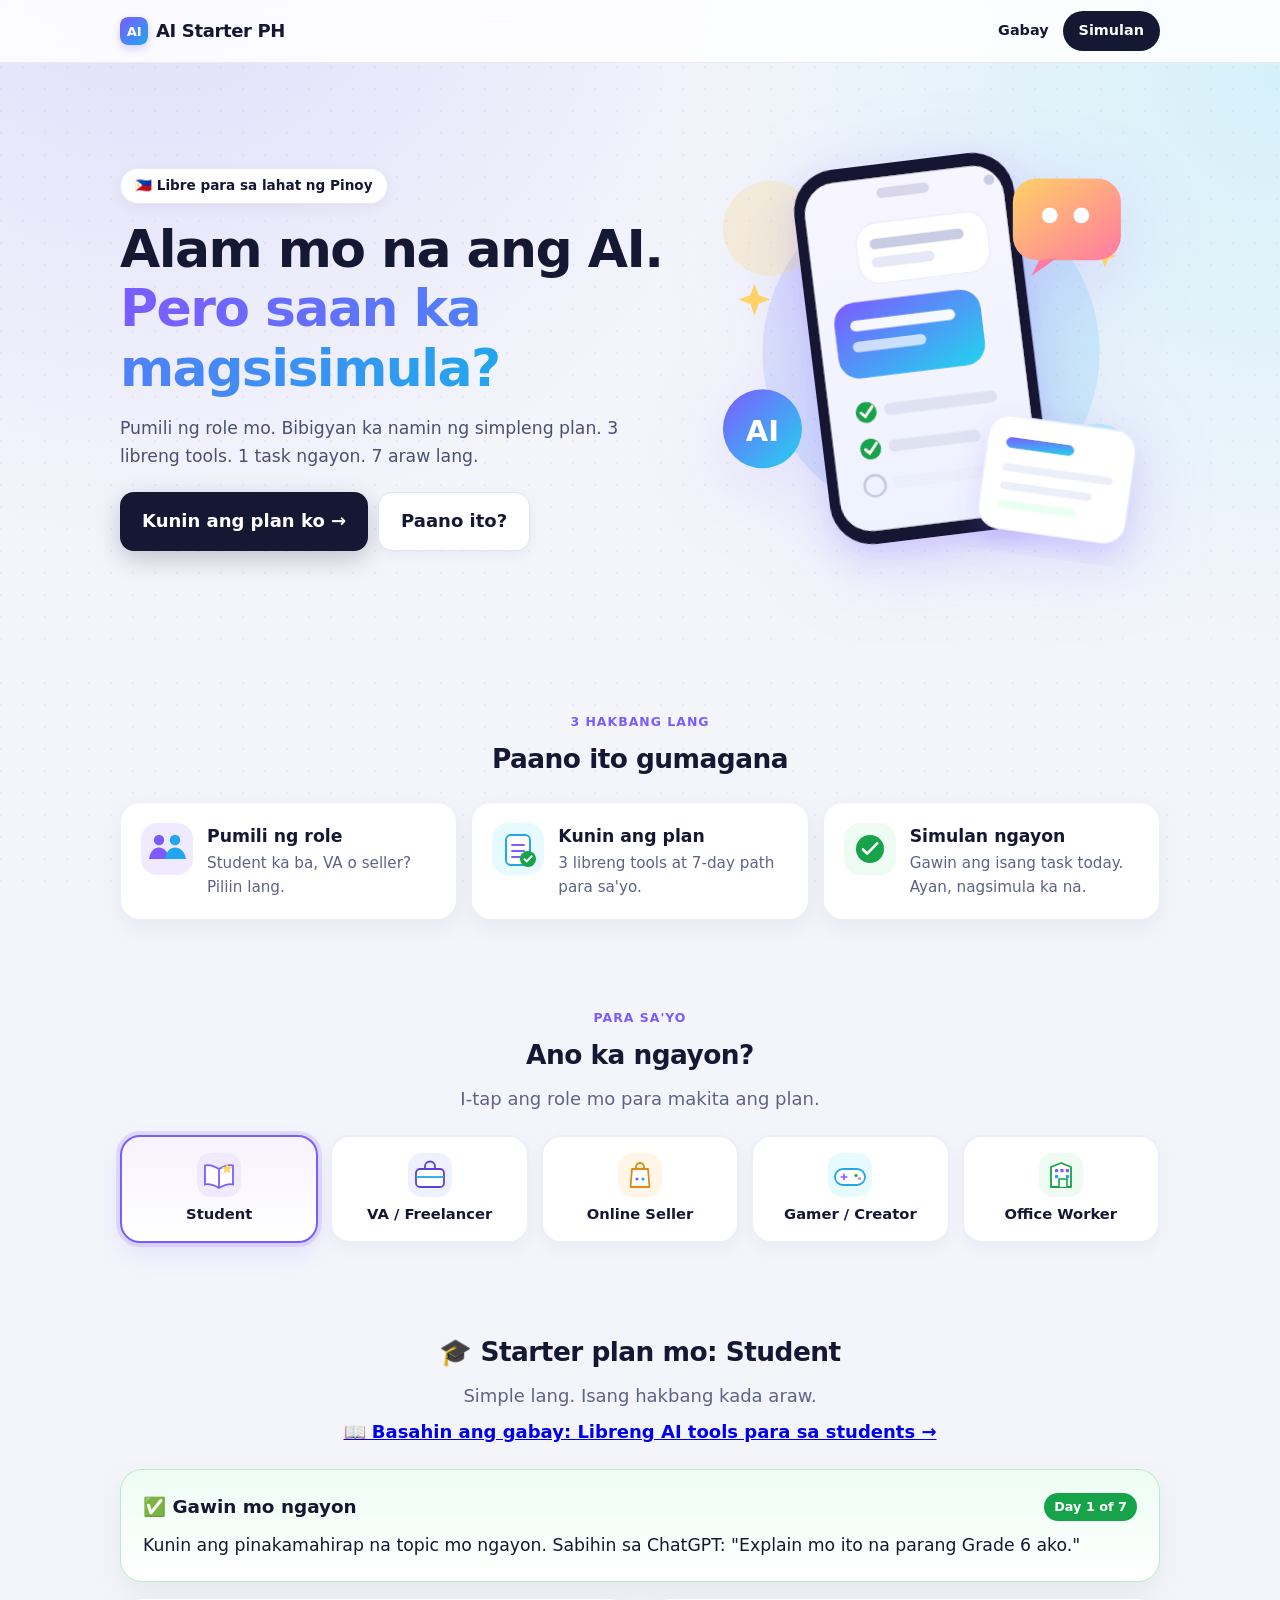
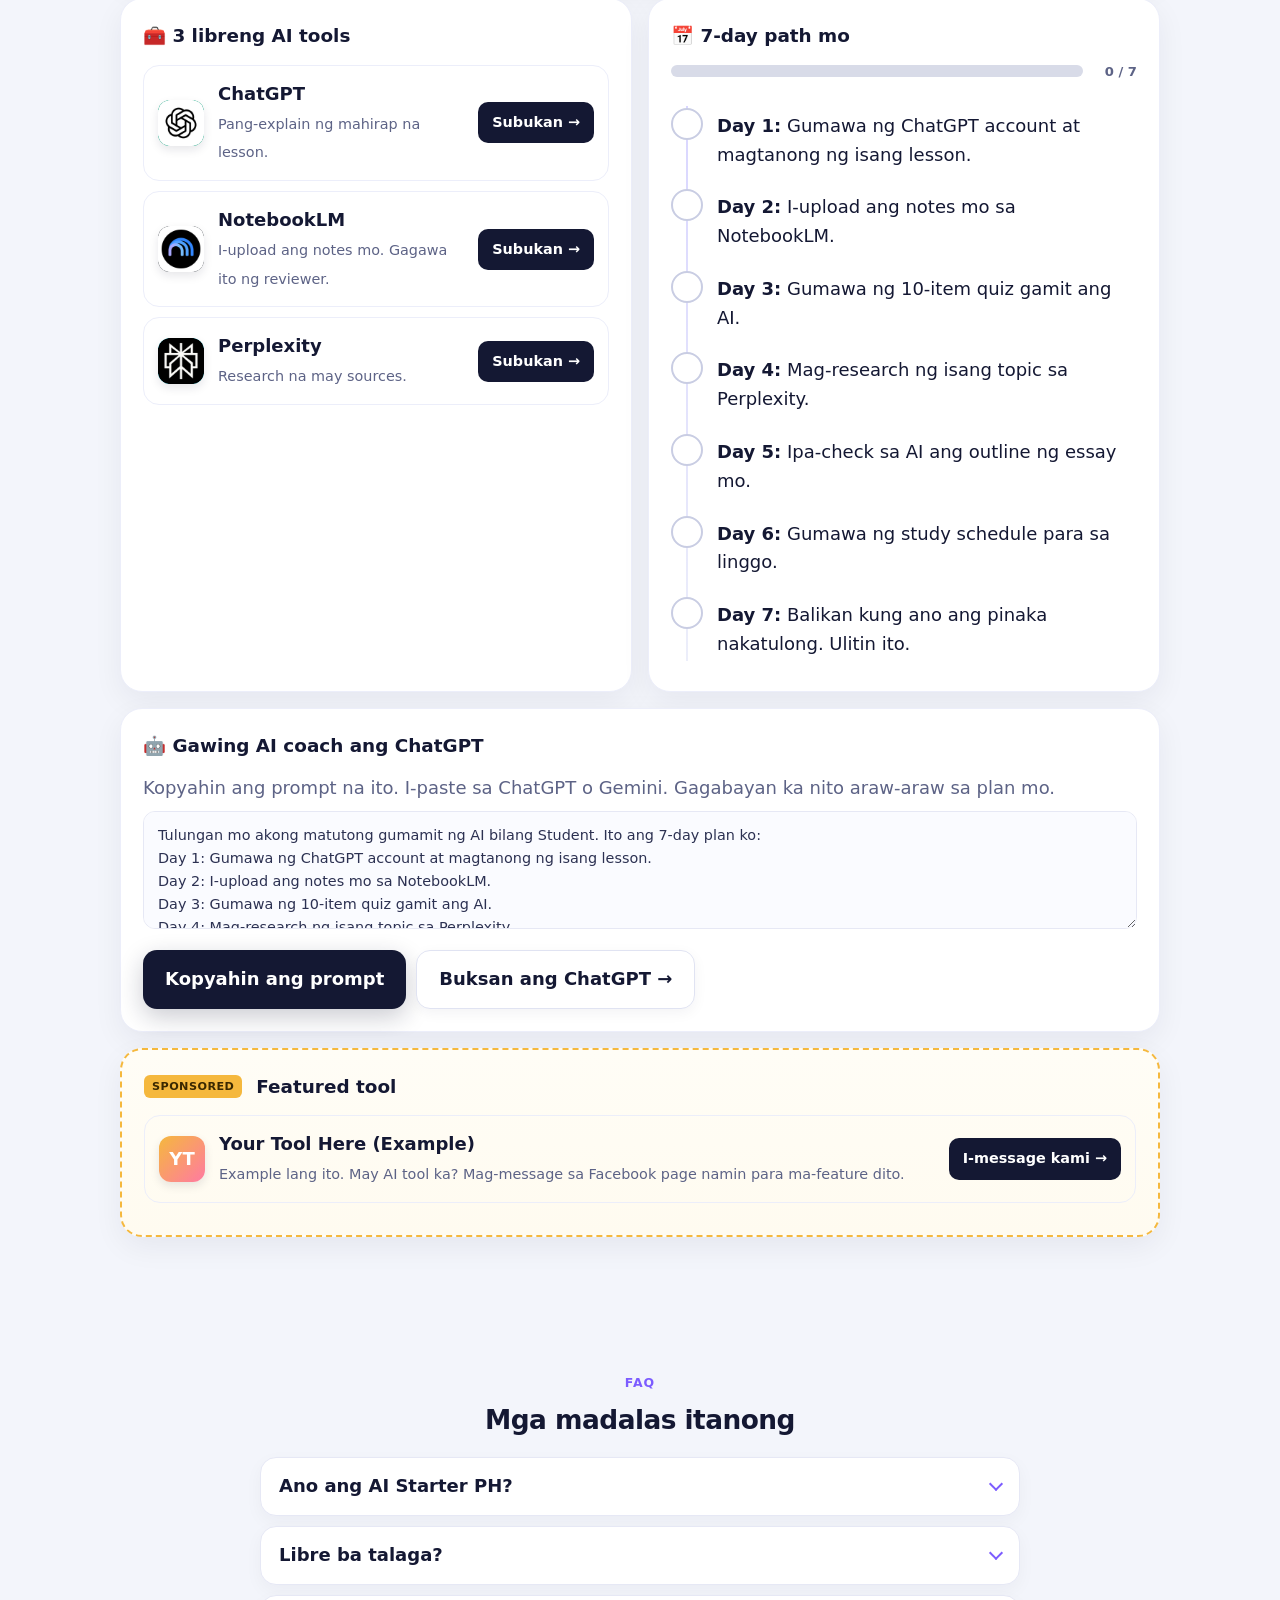
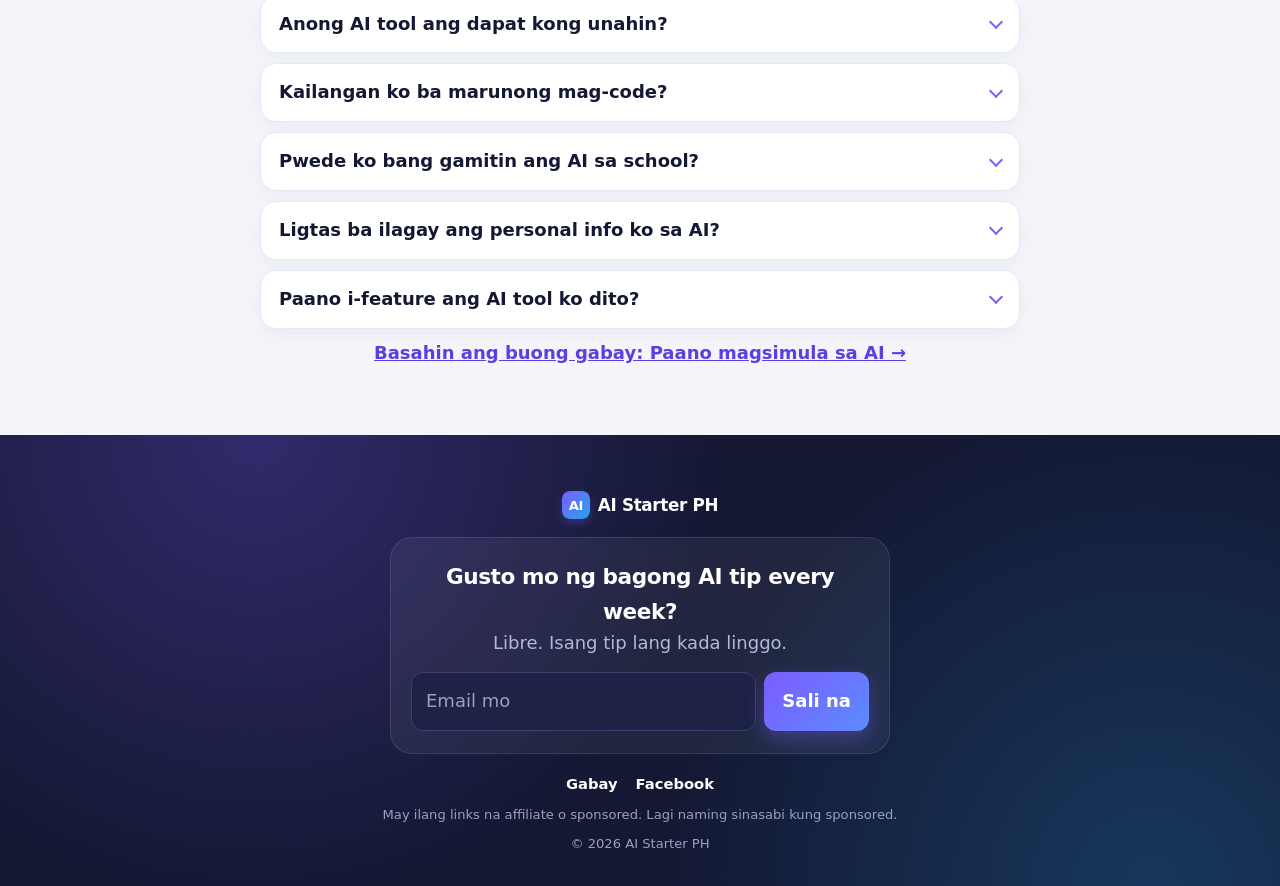
==== commit eb214cd0: "Refresh site visuals with hero art, icons and guide banners Keep the same content and structure. Add" ====
--- a/index.html
+++ b/index.html
@@ -27,50 +27,94 @@
 </head>
 <body>
 <div id="sponsor-banner" class="sponsor-banner" hidden><span class="tag">Sponsored</span> <span id="sponsor-text"></span></div>
-<nav class="nav"><div class="wrap"><span class="logo"><span class="dot"></span>AI Starter PH</span><span class="nav-links"><a href="gabay/" class="nav-link">Gabay</a><a href="#roles" class="nav-cta">Simulan</a></span></div></nav>
+<a class="skip" href="#roles">Laktawan papunta sa plan</a>
+<nav class="nav"><div class="wrap"><span class="logo"><svg class="logo-mark" viewBox="0 0 64 64" width="28" height="28" aria-hidden="true"><defs><linearGradient id="lm-nav" x1="0" y1="0" x2="1" y2="1"><stop offset="0" stop-color="#7c5cff"/><stop offset="1" stop-color="#22a6ee"/></linearGradient></defs><rect width="64" height="64" rx="16" fill="url(#lm-nav)"/><text x="32" y="44" text-anchor="middle" font-family="system-ui,sans-serif" font-weight="800" font-size="30" fill="#fff">AI</text></svg>AI Starter PH</span><span class="nav-links"><a href="gabay/" class="nav-link">Gabay</a><a href="#roles" class="nav-cta">Simulan</a></span></div></nav>
 <header class="hero">
   <div class="wrap hero-grid">
-    <div>
+    <div class="hero-copy">
       <span class="pill">🇵🇭 Libre para sa lahat ng Pinoy</span>
       <h1>Alam mo na ang AI. <span class="grad">Pero saan ka magsisimula?</span></h1>
       <p class="sub">Pumili ng role mo. Bibigyan ka namin ng simpleng plan. 3 libreng tools. 1 task ngayon. 7 araw lang.</p>
       <div class="hero-btns"><a href="#roles" class="btn">Kunin ang plan ko →</a><a href="#how" class="btn ghost">Paano ito?</a></div>
     </div>
-    <div class="hero-art" aria-hidden="true">
-      <svg viewBox="0 0 320 280" width="100%">
-        <defs><linearGradient id="g1" x1="0" y1="0" x2="1" y2="1"><stop offset="0" stop-color="#7c5cff"/><stop offset="1" stop-color="#22d3ee"/></linearGradient>
-        <linearGradient id="g2" x1="0" y1="0" x2="1" y2="1"><stop offset="0" stop-color="#ffd166"/><stop offset="1" stop-color="#ff7aa2"/></linearGradient></defs>
-        <circle cx="170" cy="140" r="120" fill="url(#g1)" opacity=".18"/>
-        <rect x="70" y="50" width="190" height="180" rx="26" fill="#fff" stroke="#e6e8f5"/>
-        <rect x="92" y="74" width="80" height="12" rx="6" fill="url(#g1)"/>
-        <rect x="92" y="100" width="140" height="10" rx="5" fill="#eceefa"/>
-        <rect x="92" y="118" width="120" height="10" rx="5" fill="#eceefa"/>
-        <g fill="#16a34a"><circle cx="100" cy="152" r="8"/><circle cx="100" cy="178" r="8"/></g>
-        <circle cx="100" cy="204" r="8" fill="none" stroke="#c8cbe0" stroke-width="2"/>
-        <path d="M96 152l3 3 5-6M96 178l3 3 5-6" stroke="#fff" stroke-width="2.4" fill="none" stroke-linecap="round"/>
-        <rect x="116" y="147" width="100" height="10" rx="5" fill="#dfe2f3"/><rect x="116" y="173" width="80" height="10" rx="5" fill="#dfe2f3"/><rect x="116" y="199" width="110" height="10" rx="5" fill="#eceefa"/>
-        <g transform="translate(232 30)"><rect width="70" height="54" rx="16" fill="url(#g2)"/><circle cx="24" cy="27" r="5" fill="#fff"/><circle cx="46" cy="27" r="5" fill="#fff"/><path d="M16 54l-6 12 18-12" fill="#ff7aa2"/></g>
-        <g transform="translate(24 170)"><circle r="26" cx="26" cy="26" fill="url(#g1)"/><text x="26" y="34" text-anchor="middle" font-size="22" font-weight="800" fill="#fff" font-family="system-ui">AI</text></g>
+        <div class="hero-art" aria-hidden="true">
+      <svg viewBox="0 0 360 340" width="100%" xmlns="http://www.w3.org/2000/svg">
+        <defs>
+          <linearGradient id="g1" x1="0" y1="0" x2="1" y2="1"><stop offset="0" stop-color="#7c5cff"/><stop offset="1" stop-color="#22d3ee"/></linearGradient>
+          <linearGradient id="g2" x1="0" y1="0" x2="1" y2="1"><stop offset="0" stop-color="#ffd166"/><stop offset="1" stop-color="#ff7aa2"/></linearGradient>
+          <linearGradient id="screen" x1="0" y1="0" x2="0" y2="1"><stop offset="0" stop-color="#f7f5ff"/><stop offset="1" stop-color="#eef2ff"/></linearGradient>
+          <filter id="soft" x="-20%" y="-20%" width="140%" height="140%"><feDropShadow dx="0" dy="10" stdDeviation="10" flood-color="#7c5cff" flood-opacity=".18"/></filter>
+        </defs>
+        <circle cx="186" cy="168" r="128" fill="url(#g1)" opacity=".16"/>
+        <circle cx="64" cy="74" r="36" fill="#ffd166" opacity=".22"/>
+        <circle cx="312" cy="250" r="28" fill="#22d3ee" opacity=".2"/>
+        <g fill="#ffd166">
+          <path d="M52 116l3.2 8.6 8.8 3.2-8.8 3.2L52 140l-3.2-8.8-8.8-3.4 8.8-3.2z"/>
+          <path d="M318 86l2.4 6.4 6.6 2.4-6.6 2.4L318 104l-2.4-6.4-6.6-2.4 6.6-2.4z"/>
+          <path d="M40 230l2 5.4 5.4 2-5.4 2L40 245l-2-5.6-5.4-2 5.4-2z"/>
+        </g>
+        <g transform="translate(96 22) rotate(-7 84 150)" filter="url(#soft)">
+          <rect x="0" y="0" width="168" height="286" rx="32" fill="#141833"/>
+          <rect x="8" y="10" width="152" height="266" rx="24" fill="url(#screen)"/>
+          <rect x="64" y="18" width="40" height="8" rx="4" fill="#d8d6ea"/>
+          <circle cx="150" cy="22" r="4" fill="#c9cde3"/>
+          <rect x="44" y="44" width="100" height="46" rx="16" fill="#fff" stroke="#eceefa"/>
+          <rect x="54" y="56" width="72" height="8" rx="4" fill="#c9cde3"/>
+          <rect x="54" y="70" width="48" height="8" rx="4" fill="#e6e8f5"/>
+          <rect x="20" y="102" width="112" height="58" rx="16" fill="url(#g1)"/>
+          <rect x="32" y="116" width="80" height="8" rx="4" fill="#fff" opacity=".95"/>
+          <rect x="32" y="132" width="56" height="8" rx="4" fill="#fff" opacity=".7"/>
+          <g>
+            <circle cx="36" cy="186" r="8" fill="#16a34a"/>
+            <path d="M32 186l3 3 6-7" stroke="#fff" stroke-width="2" fill="none" stroke-linecap="round"/>
+            <rect x="50" y="181" width="86" height="9" rx="4" fill="#dfe2f3"/>
+            <circle cx="36" cy="214" r="8" fill="#16a34a"/>
+            <path d="M32 214l3 3 6-7" stroke="#fff" stroke-width="2" fill="none" stroke-linecap="round"/>
+            <rect x="50" y="209" width="70" height="9" rx="4" fill="#dfe2f3"/>
+            <circle cx="36" cy="242" r="8" fill="none" stroke="#c8cbe0" stroke-width="2"/>
+            <rect x="50" y="237" width="78" height="9" rx="4" fill="#eceefa"/>
+          </g>
+        </g>
+        <g transform="translate(248 36)">
+          <rect width="82" height="62" rx="18" fill="url(#g2)"/>
+          <circle cx="28" cy="28" r="6" fill="#fff"/>
+          <circle cx="52" cy="28" r="6" fill="#fff"/>
+          <path d="M20 62l-6 12 20-14" fill="#ff7aa2"/>
+        </g>
+        <g transform="translate(28 196)">
+          <circle r="30" cx="30" cy="30" fill="url(#g1)"/>
+          <text x="30" y="39" text-anchor="middle" font-size="22" font-weight="800" fill="#fff" font-family="system-ui,sans-serif">AI</text>
+        </g>
+        <g transform="translate(232 214) rotate(8)" filter="url(#soft)">
+          <rect width="112" height="86" rx="16" fill="#fff" stroke="#eceefa"/>
+          <rect x="14" y="16" width="52" height="8" rx="4" fill="url(#g1)"/>
+          <rect x="14" y="36" width="84" height="6" rx="3" fill="#eceefa"/>
+          <rect x="14" y="50" width="70" height="6" rx="3" fill="#eceefa"/>
+          <rect x="14" y="64" width="60" height="6" rx="3" fill="#e8fff2"/>
+        </g>
       </svg>
     </div>
   </div>
 </header>
 <main class="wrap">
-  <section id="how" class="steps">
+  <section id="how" class="steps reveal">
+    <span class="section-kicker center">3 hakbang lang</span>
     <h2 class="center">Paano ito gumagana</h2>
     <div class="step-grid">
-      <div class="step"><b>1</b><h3>Pumili ng role</h3><p>Student ka ba, VA o seller? Piliin lang.</p></div>
-      <div class="step"><b>2</b><h3>Kunin ang plan</h3><p>3 libreng tools at 7-day path para sa'yo.</p></div>
-      <div class="step"><b>3</b><h3>Simulan ngayon</h3><p>Gawin ang isang task today. Ayan, nagsimula ka na.</p></div>
+      <div class="step"><svg class="step-icon" viewBox="0 0 52 52" width="52" height="52" aria-hidden="true"><rect width="52" height="52" rx="16" fill="#efeaff"/><circle cx="18" cy="17" r="5.2" fill="#7c5cff"/><path d="M8 36c1.4-8 5.2-11.5 10-11.5S26.6 28 28 36z" fill="#7c5cff"/><circle cx="34" cy="17" r="5.2" fill="#22a6ee"/><path d="M24 36c1.4-8 5.2-11.5 10-11.5S43.6 28 45 36z" fill="#22a6ee"/></svg><h3>Pumili ng role</h3><p>Student ka ba, VA o seller? Piliin lang.</p></div>
+      <div class="step"><svg class="step-icon" viewBox="0 0 52 52" width="52" height="52" aria-hidden="true"><rect width="52" height="52" rx="16" fill="#e7fbff"/><rect x="14" y="12" width="24" height="30" rx="5" fill="#fff" stroke="#22a6ee" stroke-width="2"/><path d="M20 22h12M20 28h12M20 34h8" stroke="#7c5cff" stroke-width="2" stroke-linecap="round"/><circle cx="36" cy="36" r="8" fill="#16a34a"/><path d="M32.5 36.2l2.2 2.2 5-5.2" stroke="#fff" stroke-width="2" fill="none" stroke-linecap="round"/></svg><h3>Kunin ang plan</h3><p>3 libreng tools at 7-day path para sa'yo.</p></div>
+      <div class="step"><svg class="step-icon" viewBox="0 0 52 52" width="52" height="52" aria-hidden="true"><rect width="52" height="52" rx="16" fill="#eefbf3"/><circle cx="26" cy="26" r="14" fill="#16a34a"/><path d="M19 26.5l4.2 4.2 10-10.4" stroke="#fff" stroke-width="2.6" fill="none" stroke-linecap="round" stroke-linejoin="round"/></svg><h3>Simulan ngayon</h3><p>Gawin ang isang task today. Ayan, nagsimula ka na.</p></div>
     </div>
   </section>
-  <section id="roles">
+  <section id="roles" class="reveal">
+    <span class="section-kicker center">Para sa'yo</span>
     <h2 class="center">Ano ka ngayon?</h2>
     <p class="center muted">I-tap ang role mo para makita ang plan.</p>
     <div class="roles" id="role-list"></div>
   </section>
-  <section id="plan" aria-live="polite"></section>
-  <section id="faq" class="faq">
+  <section id="plan" class="reveal" aria-live="polite"></section>
+  <section id="faq" class="faq reveal">
+    <span class="section-kicker center">FAQ</span>
     <h2 class="center">Mga madalas itanong</h2>
     <details><summary>Ano ang AI Starter PH?</summary><p>Libreng website ito para sa mga Pinoy na alam na ang AI pero hindi alam kung saan magsisimula. Pipili ka ng role mo. Makakakuha ka ng 3 libreng AI tools, 1 task na gagawin ngayon at simpleng 7-day plan.</p></details>
     <details><summary>Libre ba talaga?</summary><p>Oo. Libre ang site at ang plan. Lahat ng AI tools na nire-recommend namin ay may libreng version.</p></details>
@@ -84,6 +128,7 @@
 </main>
 <footer>
   <div class="wrap">
+    <div class="footer-brand"><span class="logo"><svg class="logo-mark" viewBox="0 0 64 64" width="28" height="28" aria-hidden="true"><defs><linearGradient id="lm-foot" x1="0" y1="0" x2="1" y2="1"><stop offset="0" stop-color="#7c5cff"/><stop offset="1" stop-color="#22a6ee"/></linearGradient></defs><rect width="64" height="64" rx="16" fill="url(#lm-foot)"/><text x="32" y="44" text-anchor="middle" font-family="system-ui,sans-serif" font-weight="800" font-size="30" fill="#fff">AI</text></svg>AI Starter PH</span></div>
     <div class="signup">
       <h3>Gusto mo ng bagong AI tip every week?</h3>
       <p class="muted" id="signup-msg">Libre. Isang AI tip lang kada linggo.</p>
@@ -91,6 +136,7 @@
         <input type="text" name="website" class="hp" tabindex="-1" autocomplete="off" aria-hidden="true">
         <button disabled>Sali na</button></form>
     </div>
+    <nav class="footer-links"><a href="gabay/">Gabay</a><a href="https://www.facebook.com/profile.php?id=61595449888614">Facebook</a></nav>
     <p class="small">May ilang links na affiliate o sponsored. Lagi naming sinasabi kung sponsored.</p>
     <p class="small">© 2026 AI Starter PH</p>
   </div>
--- a/style.css
+++ b/style.css
@@ -1,97 +1,179 @@
 *{box-sizing:border-box;margin:0;padding:0}
 html{scroll-behavior:smooth}
-body{font-family:"Inter",system-ui,-apple-system,Segoe UI,Roboto,sans-serif;background:#f7f8fc;color:#141833;line-height:1.6;font-size:17px}
-.wrap{max-width:1040px;margin:0 auto;padding:0 20px}
-.nav{position:sticky;top:0;z-index:5;background:rgba(255,255,255,.85);backdrop-filter:blur(10px);border-bottom:1px solid #eceefa}
-.nav .wrap{display:flex;justify-content:space-between;align-items:center;height:60px}
-.logo{font-weight:800;display:flex;align-items:center;gap:8px}
+body{
+  font-family:system-ui,-apple-system,Segoe UI,Roboto,sans-serif;
+  color:#141833;
+  line-height:1.6;
+  font-size:17px;
+  background-color:#f3f5fb;
+  background-image:
+    radial-gradient(circle at 12% -10%,rgba(124,92,255,.16),transparent 42%),
+    radial-gradient(circle at 100% 8%,rgba(34,211,238,.14),transparent 38%),
+    radial-gradient(circle at 1px 1px,rgba(124,92,255,.08) 1.1px,transparent 0);
+  background-size:auto,auto,22px 22px;
+  background-attachment:fixed;
+}
+.wrap{max-width:1080px;margin:0 auto;padding:0 20px}
+.skip{position:absolute;left:-999px;top:8px;background:#141833;color:#fff;padding:8px 14px;border-radius:10px;z-index:20}
+.skip:focus{left:12px}
+.nav{position:sticky;top:0;z-index:5;background:rgba(255,255,255,.86);backdrop-filter:blur(14px);-webkit-backdrop-filter:blur(14px);border-bottom:1px solid rgba(230,232,245,.9)}
+.nav .wrap{display:flex;justify-content:space-between;align-items:center;height:62px}
+.logo{font-weight:800;display:inline-flex;align-items:center;gap:8px;color:inherit;text-decoration:none;letter-spacing:-.02em}
+.logo-mark{width:28px;height:28px;flex:none;border-radius:8px;display:block;box-shadow:0 4px 10px rgba(124,92,255,.28)}
 .dot{width:14px;height:14px;border-radius:50%;background:linear-gradient(135deg,#7c5cff,#22d3ee)}
-.nav-cta{background:#141833;color:#fff;padding:8px 16px;border-radius:999px;text-decoration:none;font-weight:600;font-size:.9rem}
-.hero{background:radial-gradient(circle at 80% 20%,#e7e1ff,transparent 50%),radial-gradient(circle at 10% 90%,#d8f6fb,transparent 50%);padding:48px 0 32px}
-.hero-grid{display:grid;gap:24px;align-items:center}
-.pill{display:inline-block;background:#fff;border:1px solid #e6e8f5;padding:6px 14px;border-radius:999px;font-size:.85rem;font-weight:600}
-h1{font-size:2.3rem;line-height:1.15;margin:16px 0;letter-spacing:-.02em}
+.nav-cta{background:#141833;color:#fff;padding:8px 16px;border-radius:999px;text-decoration:none;font-weight:600;font-size:.9rem;min-height:36px;display:inline-flex;align-items:center}
+.nav-cta:hover{background:#7c5cff}
+.hero{position:relative;padding:40px 0 56px;overflow:hidden}
+.hero:after{content:"";position:absolute;left:0;right:0;bottom:-1px;height:56px;background:linear-gradient(180deg,transparent,rgba(243,245,251,.2) 40%,#f3f5fb);pointer-events:none}
+.hero-grid{display:grid;gap:28px;align-items:center;position:relative;z-index:1}
+.pill{display:inline-flex;align-items:center;gap:6px;background:#fff;border:1px solid #e6e8f5;padding:6px 14px;border-radius:999px;font-size:.85rem;font-weight:700;box-shadow:0 4px 14px rgba(20,24,51,.05)}
+h1{font-size:2.2rem;line-height:1.15;margin:16px 0;letter-spacing:-.03em}
 .grad{background:linear-gradient(90deg,#7c5cff,#22a6ee);-webkit-background-clip:text;background-clip:text;color:transparent}
-.sub{font-size:1.1rem;color:#4a5072;max-width:520px}
+.sub{font-size:1.08rem;color:#4a5072;max-width:520px}
 .hero-btns{display:flex;flex-wrap:wrap;gap:10px;margin-top:22px}
-.btn{display:inline-block;background:linear-gradient(135deg,#7c5cff,#5b8cff);color:#fff;padding:14px 24px;border-radius:14px;font-weight:700;text-decoration:none;box-shadow:0 8px 24px rgba(124,92,255,.3);transition:transform .15s}
-.btn:hover{transform:translateY(-2px)}
-.btn.ghost{background:#fff;color:#141833;box-shadow:none;border:1px solid #e0e3f2}
-.hero-art{max-width:360px;margin:0 auto;width:100%}
-section{padding:40px 0}
-h2{font-size:1.6rem;letter-spacing:-.01em;margin-bottom:8px}
+.btn{display:inline-flex;align-items:center;justify-content:center;background:#141833;color:#fff;padding:14px 22px;border-radius:14px;font-weight:700;text-decoration:none;border:0;box-shadow:0 8px 24px rgba(20,24,51,.22);transition:transform .15s,box-shadow .15s,background .15s}
+.btn:hover{transform:translateY(-2px);background:#7c5cff;box-shadow:0 12px 28px rgba(124,92,255,.35)}
+.btn:active{transform:translateY(0) scale(.98)}
+.btn.ghost{background:#fff;color:#141833;box-shadow:0 4px 14px rgba(20,24,51,.05);border:1px solid #e0e3f2}
+.btn.ghost:hover{border-color:#c9bdff;box-shadow:0 8px 20px rgba(124,92,255,.12)}
+.hero-art{max-width:400px;margin:0 auto;width:100%;filter:drop-shadow(0 18px 40px rgba(124,92,255,.18))}
+section{padding:44px 0}
+h2{font-size:1.65rem;letter-spacing:-.02em;margin-bottom:8px}
 .center{text-align:center}.muted{color:#5d6386}
-.step-grid{display:grid;gap:14px;margin-top:20px}
-.step{background:#fff;border:1px solid #eceefa;border-radius:18px;padding:20px;display:grid;grid-template-columns:44px 1fr;column-gap:14px}
-.step b{grid-row:span 2;width:44px;height:44px;border-radius:12px;background:#efeaff;color:#7c5cff;display:grid;place-items:center;font-size:1.2rem}
+.section-kicker{display:block;font-size:.78rem;font-weight:800;letter-spacing:.08em;text-transform:uppercase;color:#7c5cff;margin-bottom:6px}
+.step-grid{display:grid;gap:14px;margin-top:22px}
+.step{background:#fff;border:1px solid #eceefa;border-radius:20px;padding:20px;display:grid;grid-template-columns:52px 1fr;column-gap:14px;align-items:start;box-shadow:0 8px 24px rgba(20,24,51,.05);transition:transform .15s,box-shadow .15s,border-color .15s}
+.step:hover{transform:translateY(-2px);box-shadow:0 12px 28px rgba(20,24,51,.08);border-color:#dcd6ff}
+.step .step-icon{grid-row:span 2;width:52px;height:52px}
+.step b{grid-row:span 2;width:52px;height:52px;border-radius:16px;background:#efeaff;color:#7c5cff;display:grid;place-items:center;font-size:1.2rem}
 .step h3{font-size:1.08rem}.step p{color:#5d6386;font-size:.95rem}
-.roles{display:grid;grid-template-columns:1fr 1fr;gap:12px;margin-top:20px}
-.role{background:#fff;border:2px solid #eceefa;color:inherit;border-radius:18px;padding:18px 12px;font:inherit;font-weight:700;cursor:pointer;transition:all .15s;display:flex;flex-direction:column;align-items:center;gap:6px}
-.role span{font-size:2rem}
-.role:hover{border-color:#c9bdff;transform:translateY(-2px);box-shadow:0 8px 20px rgba(20,24,51,.06)}
-.role.active{border-color:#7c5cff;background:#f3f0ff;box-shadow:0 0 0 4px rgba(124,92,255,.15)}
+.roles{display:grid;grid-template-columns:1fr 1fr;gap:12px;margin-top:22px}
+.role{background:#fff;border:2px solid #eceefa;color:inherit;border-radius:20px;padding:16px 10px 14px;font:inherit;font-weight:700;cursor:pointer;transition:transform .15s,box-shadow .15s,border-color .15s,background .15s;display:flex;flex-direction:column;align-items:center;gap:8px;min-height:108px;box-shadow:0 6px 18px rgba(20,24,51,.04)}
+.role .role-icon{width:44px;height:44px;display:grid;place-items:center}
+.role .role-icon svg{width:44px;height:44px;display:block}
+.role .role-label{font-size:.92rem;text-align:center;line-height:1.25}
+.role:hover{border-color:#c9bdff;transform:translateY(-2px);box-shadow:0 10px 24px rgba(20,24,51,.08)}
+.role:active{transform:translateY(0) scale(.98)}
+.role.active{border-color:#7c5cff;background:linear-gradient(180deg,#f6f2ff,#fff);box-shadow:0 0 0 4px rgba(124,92,255,.16),0 10px 24px rgba(124,92,255,.12)}
 .role:last-child{grid-column:span 2}
-.plan-head{text-align:center;margin-bottom:20px}
+.plan-head{text-align:center;margin-bottom:22px}
 .plan-grid{display:grid;gap:16px}
-.card{background:#fff;border:1px solid #eceefa;border-radius:20px;padding:22px;box-shadow:0 4px 16px rgba(20,24,51,.04)}
-.card h3{font-size:1.15rem;margin-bottom:14px}
-.tool{display:flex;align-items:center;gap:14px;padding:14px;border-radius:14px;border:1px solid #eceefa;margin-bottom:10px;transition:all .15s}
-.tool:hover{border-color:#c9bdff;background:#faf9ff}
-.badge{flex:none;width:46px;height:46px;border-radius:12px;display:grid;place-items:center;color:#fff;font-weight:800;overflow:hidden;position:relative}
+.card{background:#fff;border:1px solid #eceefa;border-radius:22px;padding:22px;box-shadow:0 10px 30px rgba(20,24,51,.06);transition:transform .15s,box-shadow .15s}
+.card:hover{transform:translateY(-2px);box-shadow:0 14px 34px rgba(20,24,51,.08)}
+.card h3{font-size:1.15rem;margin-bottom:14px;display:flex;align-items:center;gap:8px}
+.tool{display:flex;align-items:center;gap:14px;padding:14px;border-radius:16px;border:1px solid #eceefa;margin-bottom:10px;transition:border-color .15s,background .15s,transform .15s}
+.tool:hover{border-color:#c9bdff;background:#faf9ff;transform:translateY(-1px)}
+.badge{flex:none;width:46px;height:46px;border-radius:12px;display:grid;place-items:center;color:#fff;font-weight:800;overflow:hidden;position:relative;box-shadow:0 4px 10px rgba(20,24,51,.1)}
 .badge img{width:46px;height:46px;object-fit:cover;display:block}
 .badge-letters{display:grid;place-items:center;width:100%;height:100%;line-height:1}
 .tool .info{flex:1;min-width:0}.tool .info b{display:block}.tool .info small{color:#5d6386;font-size:.9rem}
-.try{flex:none;background:#141833;color:#fff;text-decoration:none;padding:9px 14px;border-radius:10px;font-weight:700;font-size:.9rem}
+.try{flex:none;background:#141833;color:#fff;text-decoration:none;padding:9px 14px;border-radius:10px;font-weight:700;font-size:.9rem;min-height:40px;display:inline-flex;align-items:center;justify-content:center}
 .try:hover{background:#7c5cff}
-.featured{border:2px dashed #f5b83d;background:#fffbf0}
+.featured{border:2px dashed #f5b83d;background:linear-gradient(180deg,#fffdf6,#fffbf0)}
 .tag{display:inline-block;background:#f5b83d;color:#3a2800;font-size:.7rem;font-weight:800;padding:3px 8px;border-radius:6px;text-transform:uppercase;letter-spacing:.04em;vertical-align:middle;margin-right:6px}
-.today{background:linear-gradient(135deg,#ecfdf3,#fff);border-color:#bbf0cf}
+.today{background:linear-gradient(180deg,#edfdf4,#fff);border-color:#b7efc8}
 .today p{font-size:1.08rem}
+.progress-wrap{display:flex;align-items:center;gap:12px;margin:-4px 0 16px}
+.progress{flex:1;height:12px;background:#d8dbe8;border-radius:99px;overflow:hidden}
+.progress div{height:100%;width:0;background:linear-gradient(90deg,#16a34a,#22d3ee);border-radius:99px;transition:width .35s ease}
+.progress-label{flex:none;font-size:.82rem;font-weight:800;color:#5d6386;min-width:3.2em;text-align:right}
 .timeline{list-style:none;position:relative}
-.timeline:before{content:"";position:absolute;left:15px;top:8px;bottom:8px;width:2px;background:#eceefa}
-.timeline li{position:relative;display:flex;gap:14px;align-items:flex-start;padding:8px 0}
-.timeline input{appearance:none;flex:none;width:32px;height:32px;border-radius:50%;border:2px solid #c9cde3;background:#fff;cursor:pointer;position:relative;z-index:1;display:grid;place-items:center;transition:all .15s}
+.timeline:before{content:"";position:absolute;left:15px;top:8px;bottom:8px;width:2px;background:linear-gradient(#d9d6ff,#eceefa)}
+.timeline li{position:relative;display:flex;gap:14px;align-items:flex-start;padding:10px 8px;border-radius:14px;margin:0 -8px;transition:background .15s}
+.timeline li:hover{background:#f7f6ff}
+.timeline input{appearance:none;-webkit-appearance:none;flex:none;width:32px;height:32px;border-radius:50%;border:2px solid #c9cde3;background:#fff;cursor:pointer;position:relative;z-index:1;display:grid;place-items:center;transition:background .15s,border-color .15s,transform .15s}
 .timeline input:checked{background:#16a34a;border-color:#16a34a}
-.timeline input:checked:after{content:"✓";color:#fff;font-weight:800}
+.timeline input:checked:after{content:"✓";color:#fff;font-weight:800;font-size:.95rem}
+.timeline input:hover{transform:scale(1.06)}
 .timeline label{cursor:pointer;padding-top:4px}
 .timeline li.done label{color:#8a90ad;text-decoration:line-through}
-.progress{height:8px;background:#eceefa;border-radius:99px;margin:-4px 0 16px;overflow:hidden}
-.progress div{height:100%;background:linear-gradient(90deg,#16a34a,#22d3ee);transition:width .3s}
 .sponsor-banner{background:#fff4d6;padding:10px 16px;text-align:center;font-size:.9rem}
-footer{background:#141833;color:#c9cde3;padding:48px 0 28px;text-align:center}
-footer h3{color:#fff;font-size:1.3rem}
-.signup{max-width:480px;margin:0 auto 24px}
+footer{background:radial-gradient(circle at 20% 0,rgba(124,92,255,.28),transparent 42%),radial-gradient(circle at 90% 100%,rgba(34,166,238,.22),transparent 40%),#141833;color:#c9cde3;padding:56px 0 32px;text-align:center;margin-top:12px}
+footer h3{color:#fff;font-size:1.35rem;letter-spacing:-.02em}
+.footer-brand{display:flex;justify-content:center;margin-bottom:18px}
+.footer-brand .logo{color:#fff;font-size:1.05rem}
+.footer-links{display:flex;justify-content:center;gap:18px;margin:18px 0 8px;flex-wrap:wrap}
+.footer-links a{color:#fff;text-decoration:none;font-weight:700;font-size:.92rem}
+.footer-links a:hover{color:#c4b5ff}
+.signup{max-width:500px;margin:0 auto 8px;background:rgba(255,255,255,.06);border:1px solid rgba(255,255,255,.1);border-radius:22px;padding:22px 20px}
 form{display:flex;gap:8px;margin-top:14px}
-input[type=email]{flex:1;min-width:0;padding:14px;border-radius:12px;border:1px solid #2c3258;background:#1d2246;color:#fff;font:inherit}
-form button{padding:14px 18px;border-radius:12px;border:0;background:#2c3258;color:#9aa0c0;font:inherit;font-weight:700}
-footer .muted{color:#9aa0c0}.small{font-size:.82rem;color:#8a90ad;margin-top:8px}
+input[type=email]{flex:1;min-width:0;padding:14px;border-radius:12px;border:1px solid #3a4170;background:#1d2246;color:#fff;font:inherit}
+input[type=email]::placeholder{color:#9aa0c0}
+input[type=email]:focus{border-color:#7c5cff;outline:none;box-shadow:0 0 0 3px rgba(124,92,255,.35)}
+form button{padding:14px 18px;border-radius:12px;border:0;background:#2c3258;color:#9aa0c0;font:inherit;font-weight:700;cursor:pointer}
+form button:enabled{background:linear-gradient(135deg,#7c5cff,#5b8cff);color:#fff;box-shadow:0 8px 20px rgba(124,92,255,.35)}
+form button:enabled:hover{transform:translateY(-1px)}
+form button:disabled{cursor:not-allowed}
+footer .muted{color:#b3b8d6}.small{font-size:.82rem;color:#9aa0c0;margin-top:8px}
 @media(min-width:760px){
- body{font-size:18px}
- h1{font-size:3.3rem}.hero{padding:72px 0 48px}
- .hero-grid{grid-template-columns:1.2fr 1fr}
- .step-grid{grid-template-columns:repeat(3,1fr)}
- .roles{grid-template-columns:repeat(5,1fr)}.role:last-child{grid-column:auto}
- .plan-grid{grid-template-columns:1fr 1fr}.plan-grid .wide{grid-column:span 2}
+  body{font-size:18px}
+  h1{font-size:3.25rem}.hero{padding:68px 0 80px}
+  .hero-grid{grid-template-columns:1.15fr 1fr;gap:20px}
+  .step-grid{grid-template-columns:repeat(3,1fr)}
+  .roles{grid-template-columns:repeat(5,1fr)}.role:last-child{grid-column:auto}
+  .plan-grid{grid-template-columns:1fr 1fr}.plan-grid .wide{grid-column:span 2}
+  .hero-art{max-width:none}
 }
-@media(max-width:480px){.card{padding:18px}.tool{flex-wrap:wrap}.tool .info{flex:1 1 calc(100% - 60px)}.try{width:100%;text-align:center}}
-.today-head{display:flex;justify-content:space-between;align-items:center;gap:10px;flex-wrap:wrap;margin-bottom:10px}.today-head h3{margin:0}.daytag{background:#16a34a;color:#fff;font-weight:800;font-size:.8rem;padding:4px 10px;border-radius:999px}.done-all{background:linear-gradient(135deg,#f3f0ff,#ecfdf3)}button.btn{font:inherit;font-weight:700;cursor:pointer}
+@media(max-width:759px){body{background-attachment:scroll}}
+@media(max-width:480px){
+  .card{padding:18px}
+  .tool{flex-wrap:wrap}
+  .tool .info{flex:1 1 calc(100% - 60px)}
+  .try{width:100%;text-align:center}
+  h1{font-size:2.05rem}
+}
+.today-head{display:flex;justify-content:space-between;align-items:center;gap:10px;flex-wrap:wrap;margin-bottom:10px}
+.today-head h3{margin:0}
+.daytag{background:#16a34a;color:#fff;font-weight:800;font-size:.8rem;padding:4px 10px;border-radius:999px}
+.done-all{background:linear-gradient(135deg,#f3f0ff,#ecfdf3)}
+button.btn{font:inherit;font-weight:700;cursor:pointer}
 .hp{position:absolute;left:-9999px;width:1px;height:1px;opacity:0}
 .nav-links{display:flex;align-items:center;gap:14px}
 .nav-link{color:#141833;text-decoration:none;font-weight:600;font-size:.9rem}
+.nav-link:hover{color:#7c5cff}
 .faq{margin:48px auto 24px;max-width:760px}
 .faq h2{margin-bottom:16px}
-.faq details{background:#fff;border:1px solid #e6e8f5;border-radius:14px;padding:14px 18px;margin-bottom:10px}
-.faq summary{cursor:pointer;font-weight:700}
+.faq details{background:#fff;border:1px solid #e6e8f5;border-radius:16px;padding:14px 18px;margin-bottom:10px;box-shadow:0 6px 18px rgba(20,24,51,.04);transition:border-color .15s}
+.faq details[open]{border-color:#dcd6ff}
+.faq summary{cursor:pointer;font-weight:700;list-style:none;display:flex;justify-content:space-between;align-items:center;gap:10px}
+.faq summary::-webkit-details-marker{display:none}
+.faq summary:after{content:"";width:8px;height:8px;border-right:2px solid #7c5cff;border-bottom:2px solid #7c5cff;transform:rotate(45deg);transition:transform .2s;flex:none;margin-top:-4px}
+.faq details[open] summary:after{transform:rotate(225deg);margin-top:4px}
 .faq details p{margin-top:8px;color:#4a5072}
 .faq a,.guide a{color:#5b3fe0;font-weight:600}
-.guide{max-width:760px;margin:32px auto 48px}
+.guide{max-width:760px;margin:8px auto 56px}
 .guide h1{font-size:2rem}
 .guide h2{margin:28px 0 8px;font-size:1.35rem}
 .guide p,.guide li{margin-bottom:10px;color:#2c3152}
 .guide ol,.guide ul{padding-left:22px}
-.guide .box{background:#fff;border:1px solid #e6e8f5;border-radius:14px;padding:16px 18px;margin:14px 0}
-.guide .crumb{font-size:.9rem;color:#4a5072}
-
-.coach textarea{width:100%;font:inherit;font-size:.9rem;padding:10px 12px;border:1px solid #e6e8f5;border-radius:10px;resize:vertical;margin:8px 0;background:#fafbff;color:#2c3152}
+.guide .box{background:#fff;border:1px solid #e6e8f5;border-radius:16px;padding:16px 18px;margin:14px 0;box-shadow:0 8px 22px rgba(20,24,51,.05)}
+.guide .crumb{font-size:.9rem;color:#4a5072;margin-bottom:8px}
+.coach textarea{width:100%;font:inherit;font-size:.9rem;padding:12px 14px;border:1px solid #e6e8f5;border-radius:12px;resize:vertical;margin:8px 0;background:#fafbff;color:#2c3152}
 .coach .hero-btns{margin-top:4px}
-.guide-link{margin:.4rem 0 0}.guide-link a{font-weight:600}
+.guide-link{margin:.5rem 0 0}
+.guide-link a{font-weight:700;display:inline-flex;align-items:center;gap:6px}
+.guide-banner{position:relative;overflow:hidden;padding:18px 0 8px}
+.guide-banner-art{max-width:760px;margin:0 auto;height:132px}
+.guide-banner-art svg{width:100%;height:132px;display:block}
+.guide-list{list-style:none;padding:0;margin:20px 0 24px}
+.guide-list li{margin:0 0 12px}
+.guide-list a{display:block;background:#fff;border:1px solid #eceefa;border-radius:16px;padding:16px 18px;text-decoration:none;color:#141833;font-weight:700;box-shadow:0 8px 20px rgba(20,24,51,.05);transition:transform .15s,box-shadow .15s,border-color .15s}
+.guide-list a:hover{transform:translateY(-2px);border-color:#c9bdff;box-shadow:0 12px 26px rgba(124,92,255,.12)}
+.guide-list a small{display:block;margin-top:4px;font-weight:500;color:#5d6386;font-size:.92rem}
+:focus-visible{outline:3px solid #7c5cff;outline-offset:3px}
+.timeline input:focus-visible{outline-offset:2px}
+@media (prefers-reduced-motion:no-preference){
+  .hero-copy{animation:rise .55s ease both}
+  .hero-art{animation:rise .7s ease .12s both}
+  .reveal{opacity:0;transform:translateY(16px)}
+  .reveal.on{opacity:1;transform:none;transition:opacity .5s ease,transform .5s ease}
+}
+@media (prefers-reduced-motion:reduce){
+  html{scroll-behavior:auto}
+  .reveal{opacity:1;transform:none}
+  .hero-copy,.hero-art{animation:none}
+}
+@keyframes rise{
+  from{opacity:0;transform:translateY(16px)}
+  to{opacity:1;transform:none}
+}
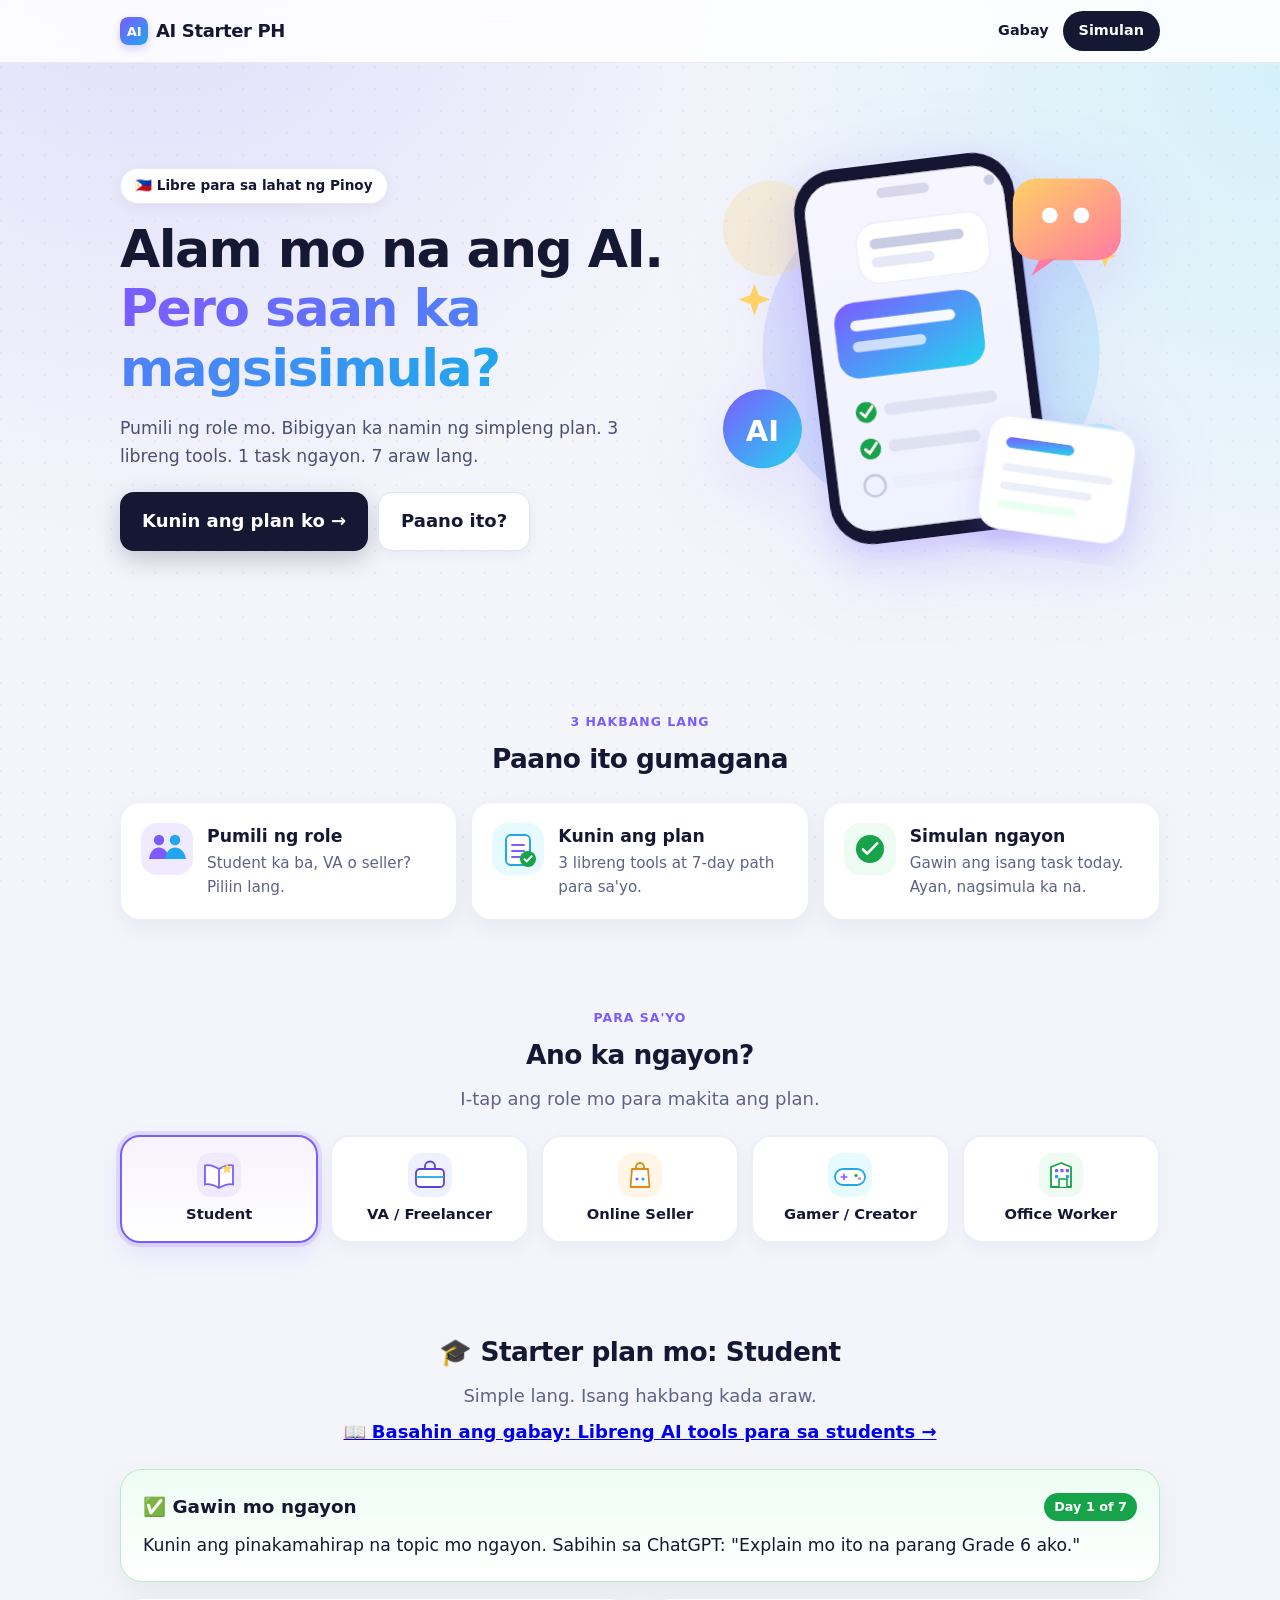
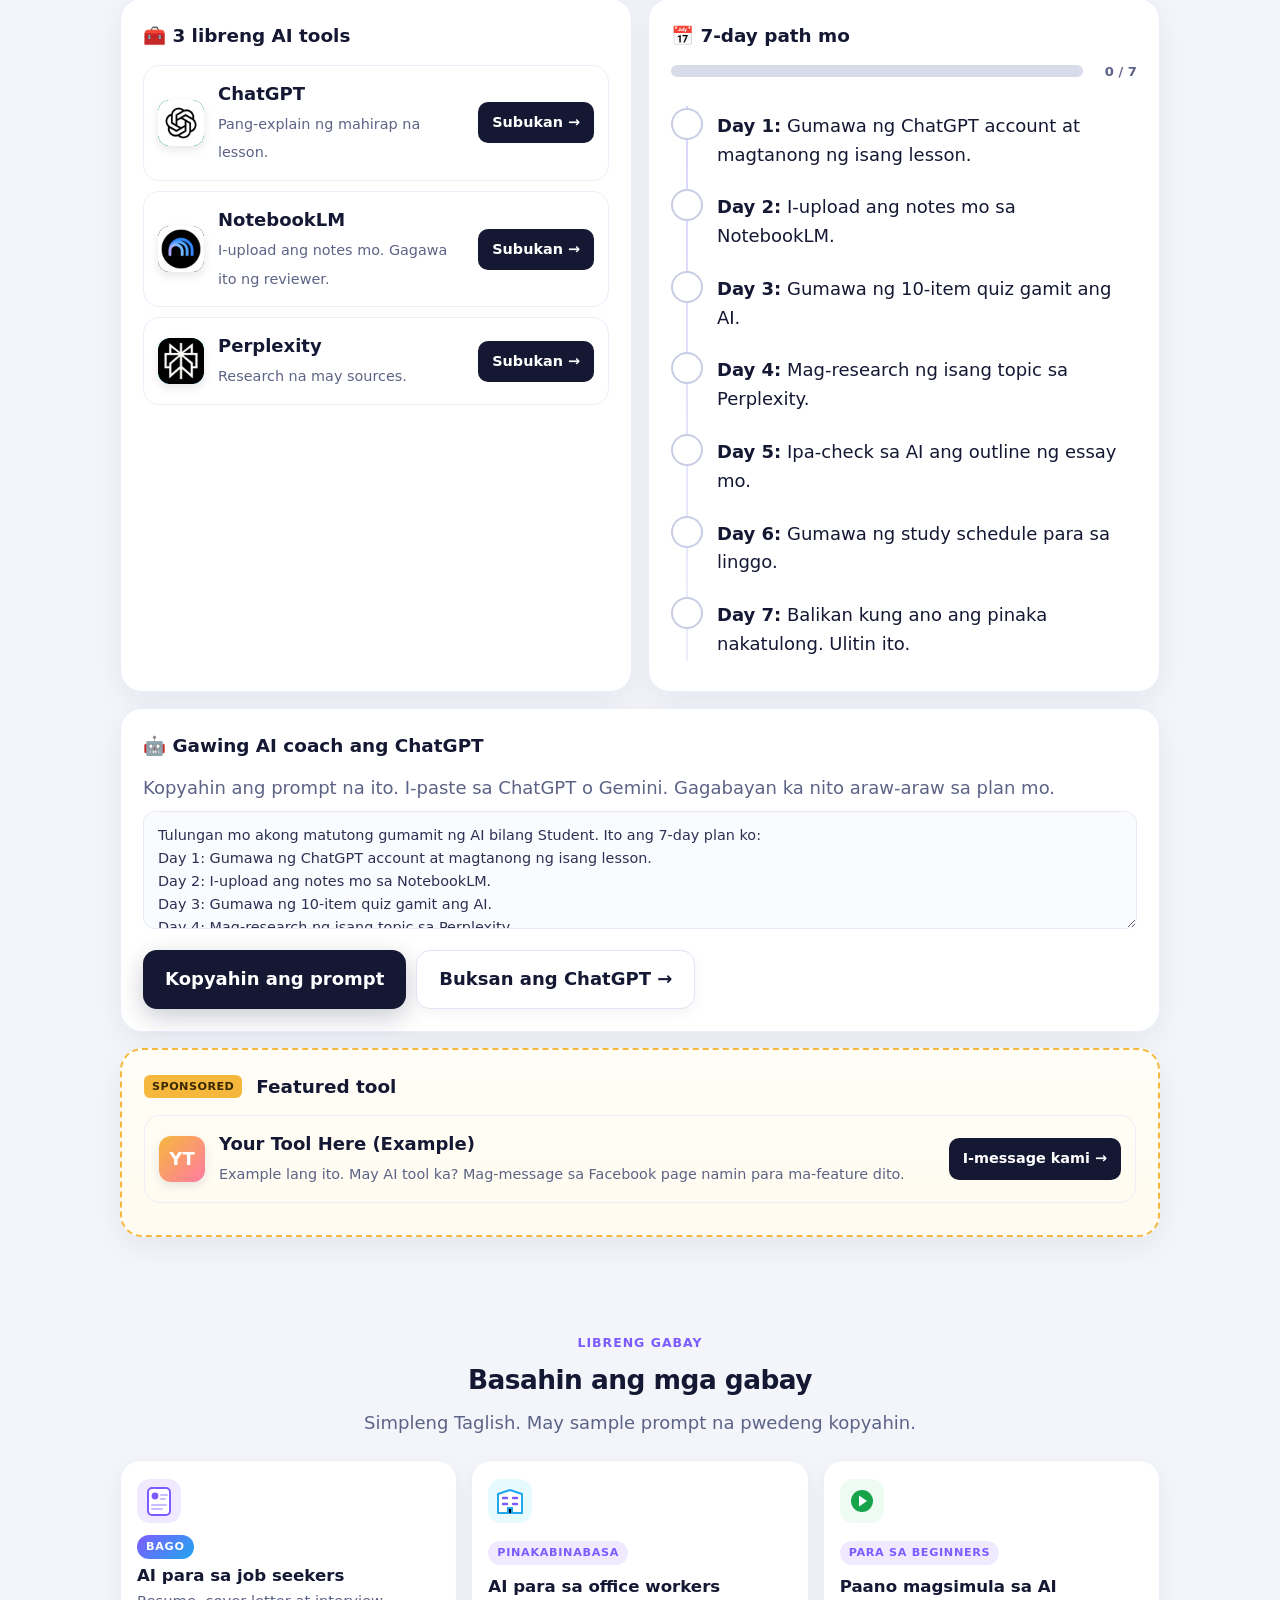
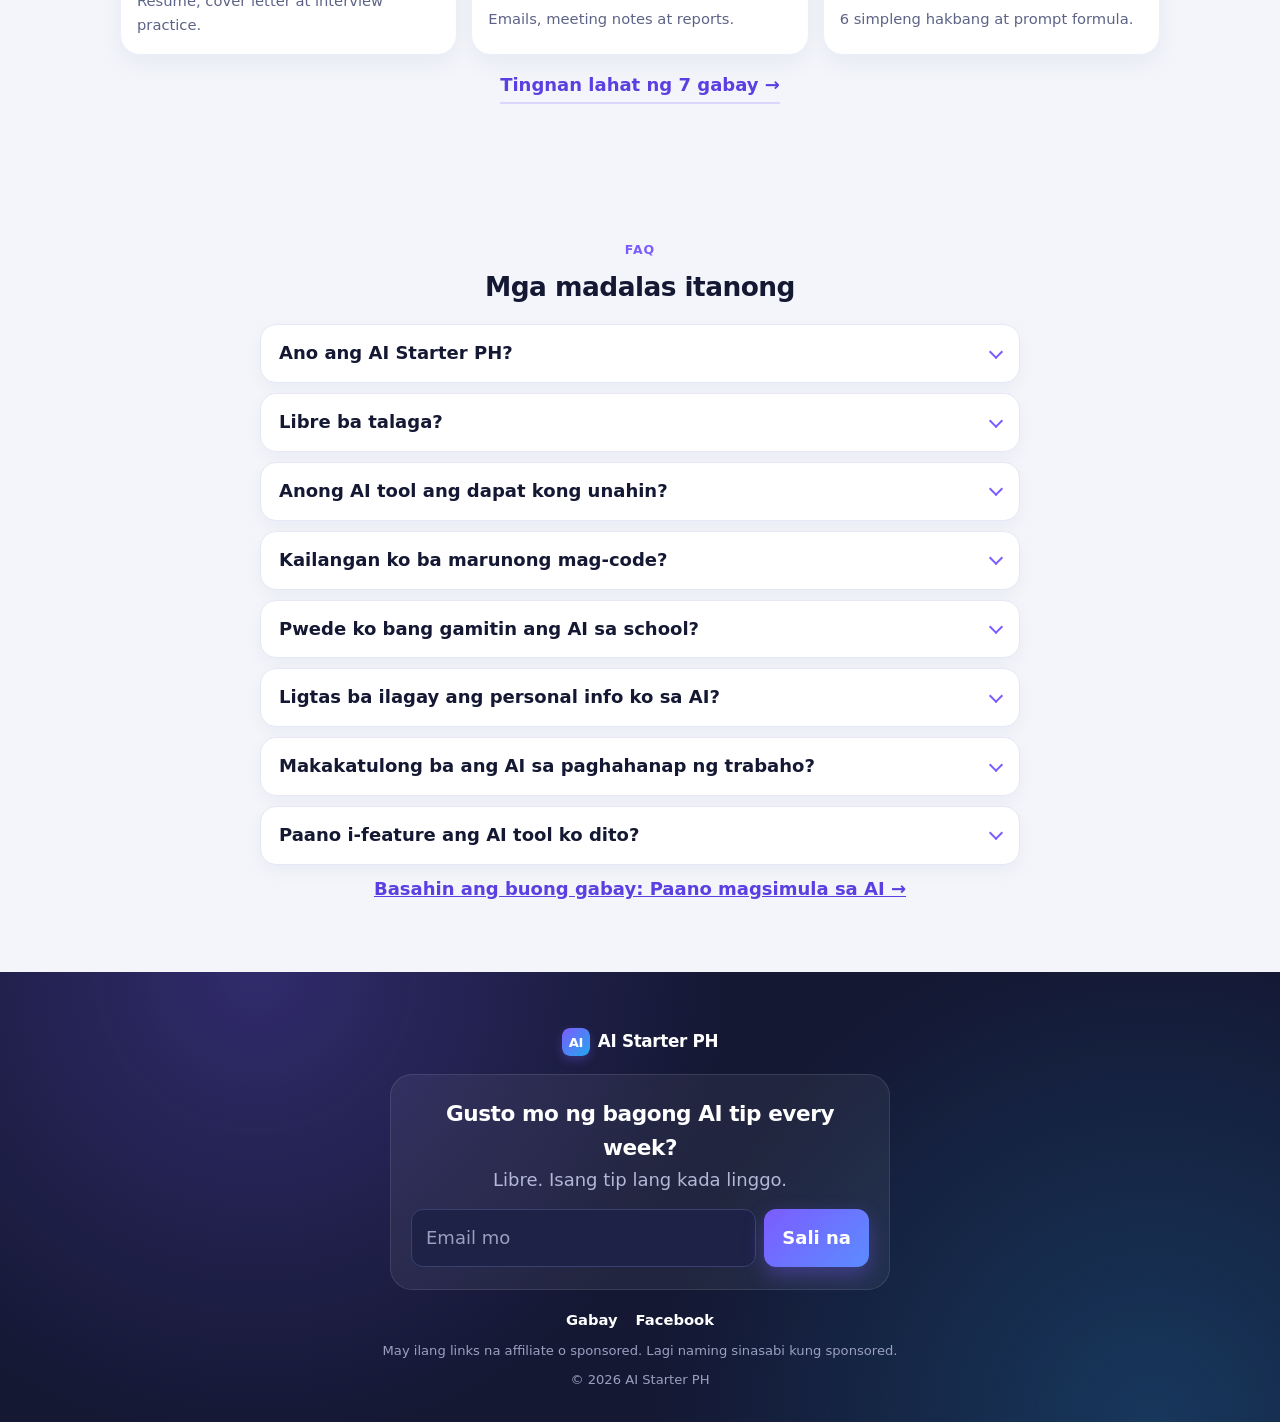
==== commit 6e42ede9: "Weekly review: job seekers AI guide, homepage guide cards, job FAQ, sitemap and llms.txt update" ====
--- a/index.html
+++ b/index.html
@@ -23,7 +23,7 @@
 <meta name="twitter:description" content="Pumili ng role mo. Kunin ang 3 libreng AI tools, 1 task ngayon at 7-day path.">
 <meta name="twitter:image" content="https://jecabs67.github.io/ai-starter-ph/og-image.png">
 <link rel="stylesheet" href="style.css">
-<script type="application/ld+json">[{"@context": "https://schema.org", "@type": "WebSite", "name": "AI Starter PH", "url": "https://jecabs67.github.io/ai-starter-ph/", "inLanguage": "fil", "description": "Libreng AI starter plan para sa mga Pinoy beginners. Pumili ng role at kunin ang 3 libreng AI tools, 1 task ngayon at 7-day plan."}, {"@context": "https://schema.org", "@type": "Organization", "name": "AI Starter PH", "url": "https://jecabs67.github.io/ai-starter-ph/", "logo": "https://jecabs67.github.io/ai-starter-ph/apple-touch-icon.png", "sameAs": ["https://www.facebook.com/profile.php?id=61595449888614"]}, {"@context": "https://schema.org", "@type": "FAQPage", "mainEntity": [{"@type": "Question", "name": "Ano ang AI Starter PH?", "acceptedAnswer": {"@type": "Answer", "text": "Libreng website ito para sa mga Pinoy na alam na ang AI pero hindi alam kung saan magsisimula. Pipili ka ng role mo. Makakakuha ka ng 3 libreng AI tools, 1 task na gagawin ngayon at simpleng 7-day plan."}}, {"@type": "Question", "name": "Libre ba talaga?", "acceptedAnswer": {"@type": "Answer", "text": "Oo. Libre ang site at ang plan. Lahat ng AI tools na nire-recommend namin ay may libreng version."}}, {"@type": "Question", "name": "Anong AI tool ang dapat kong unahin?", "acceptedAnswer": {"@type": "Answer", "text": "Depende sa role mo. Sa students: ChatGPT, NotebookLM at Perplexity. Sa VA o freelancer: ChatGPT, Grammarly at Canva. Sa online seller: ChatGPT, Canva at CapCut. Sa gamer o creator: CapCut, Canva at Gemini. Sa office worker: Gemini, ChatGPT at Grammarly."}}, {"@type": "Question", "name": "Kailangan ko ba marunong mag-code?", "acceptedAnswer": {"@type": "Answer", "text": "Hindi. Magta-type ka lang ng tanong o utos sa AI, parang nagcha-chat ka lang."}}, {"@type": "Question", "name": "Pwede ko bang gamitin ang AI sa school?", "acceptedAnswer": {"@type": "Answer", "text": "Oo, para matuto. Ipa-explain ang mahirap na lesson, gumawa ng quiz o ipa-check ang outline mo. Ikaw pa rin ang magsusulat ng gawa mo. Sundin din ang rules ng school mo tungkol sa AI."}}, {"@type": "Question", "name": "Ligtas ba ilagay ang personal info ko sa AI?", "acceptedAnswer": {"@type": "Answer", "text": "Huwag ilagay ang passwords, bank details, ID numbers o private info ng client. Kung kailangan, palitan muna ng sample na pangalan o numero."}}, {"@type": "Question", "name": "Paano i-feature ang AI tool ko dito?", "acceptedAnswer": {"@type": "Answer", "text": "Mag-message sa amin sa Facebook page ng AI Starter PH. Lahat ng sponsored na tool ay laging may label na \"Sponsored\"."}}]}, {"@context": "https://schema.org", "@type": "HowTo", "name": "Paano magsimula sa AI Starter PH", "description": "Pumili ng role mo at kunin ang 3 libreng AI tools, 1 task ngayon at 7-day plan.", "inLanguage": "fil", "step": [{"@type": "HowToStep", "position": 1, "name": "Pumili ng role", "text": "Student ka ba, VA, seller, gamer o office worker? Piliin lang."}, {"@type": "HowToStep", "position": 2, "name": "Kunin ang plan", "text": "Makakakuha ka ng 3 libreng tools at 7-day path para sa role mo."}, {"@type": "HowToStep", "position": 3, "name": "Simulan ngayon", "text": "Gawin ang isang task today. Ayan, nagsimula ka na."}]}]</script>
+<script type="application/ld+json">[{"@context": "https://schema.org", "@type": "WebSite", "name": "AI Starter PH", "url": "https://jecabs67.github.io/ai-starter-ph/", "inLanguage": "fil", "description": "Libreng AI starter plan para sa mga Pinoy beginners. Pumili ng role at kunin ang 3 libreng AI tools, 1 task ngayon at 7-day plan."}, {"@context": "https://schema.org", "@type": "Organization", "name": "AI Starter PH", "url": "https://jecabs67.github.io/ai-starter-ph/", "logo": "https://jecabs67.github.io/ai-starter-ph/apple-touch-icon.png", "sameAs": ["https://www.facebook.com/profile.php?id=61595449888614"]}, {"@context": "https://schema.org", "@type": "FAQPage", "mainEntity": [{"@type": "Question", "name": "Ano ang AI Starter PH?", "acceptedAnswer": {"@type": "Answer", "text": "Libreng website ito para sa mga Pinoy na alam na ang AI pero hindi alam kung saan magsisimula. Pipili ka ng role mo. Makakakuha ka ng 3 libreng AI tools, 1 task na gagawin ngayon at simpleng 7-day plan."}}, {"@type": "Question", "name": "Libre ba talaga?", "acceptedAnswer": {"@type": "Answer", "text": "Oo. Libre ang site at ang plan. Lahat ng AI tools na nire-recommend namin ay may libreng version."}}, {"@type": "Question", "name": "Anong AI tool ang dapat kong unahin?", "acceptedAnswer": {"@type": "Answer", "text": "Depende sa role mo. Sa students: ChatGPT, NotebookLM at Perplexity. Sa VA o freelancer: ChatGPT, Grammarly at Canva. Sa online seller: ChatGPT, Canva at CapCut. Sa gamer o creator: CapCut, Canva at Gemini. Sa office worker: Gemini, ChatGPT at Grammarly."}}, {"@type": "Question", "name": "Kailangan ko ba marunong mag-code?", "acceptedAnswer": {"@type": "Answer", "text": "Hindi. Magta-type ka lang ng tanong o utos sa AI, parang nagcha-chat ka lang."}}, {"@type": "Question", "name": "Pwede ko bang gamitin ang AI sa school?", "acceptedAnswer": {"@type": "Answer", "text": "Oo, para matuto. Ipa-explain ang mahirap na lesson, gumawa ng quiz o ipa-check ang outline mo. Ikaw pa rin ang magsusulat ng gawa mo. Sundin din ang rules ng school mo tungkol sa AI."}}, {"@type": "Question", "name": "Ligtas ba ilagay ang personal info ko sa AI?", "acceptedAnswer": {"@type": "Answer", "text": "Huwag ilagay ang passwords, bank details, ID numbers o private info ng client. Kung kailangan, palitan muna ng sample na pangalan o numero."}}, {"@type": "Question", "name": "Makakatulong ba ang AI sa paghahanap ng trabaho?", "acceptedAnswer": {"@type": "Answer", "text": "Oo. Gamitin ito para ayusin ang resume at cover letter, gumawa ng JobStreet o LinkedIn summary at mag-practice ng interview. Totoo lang ang ilagay at huwag ibigay ang SSS, TIN o ID numbers mo."}}, {"@type": "Question", "name": "Paano i-feature ang AI tool ko dito?", "acceptedAnswer": {"@type": "Answer", "text": "Mag-message sa amin sa Facebook page ng AI Starter PH. Lahat ng sponsored na tool ay laging may label na \"Sponsored\"."}}]}, {"@context": "https://schema.org", "@type": "HowTo", "name": "Paano magsimula sa AI Starter PH", "description": "Pumili ng role mo at kunin ang 3 libreng AI tools, 1 task ngayon at 7-day plan.", "inLanguage": "fil", "step": [{"@type": "HowToStep", "position": 1, "name": "Pumili ng role", "text": "Student ka ba, VA, seller, gamer o office worker? Piliin lang."}, {"@type": "HowToStep", "position": 2, "name": "Kunin ang plan", "text": "Makakakuha ka ng 3 libreng tools at 7-day path para sa role mo."}, {"@type": "HowToStep", "position": 3, "name": "Simulan ngayon", "text": "Gawin ang isang task today. Ayan, nagsimula ka na."}]}]</script>
 </head>
 <body>
 <div id="sponsor-banner" class="sponsor-banner" hidden><span class="tag">Sponsored</span> <span id="sponsor-text"></span></div>
@@ -113,6 +113,17 @@
     <div class="roles" id="role-list"></div>
   </section>
   <section id="plan" class="reveal" aria-live="polite"></section>
+  <section id="gabay" class="guides reveal">
+    <span class="section-kicker center">Libreng gabay</span>
+    <h2 class="center">Basahin ang mga gabay</h2>
+    <p class="center muted">Simpleng Taglish. May sample prompt na pwedeng kopyahin.</p>
+    <div class="gcards">
+      <a class="gcard" href="gabay/ai-para-sa-job-seekers.html"><svg class="gcard-icon" viewBox="0 0 44 44" width="44" height="44" aria-hidden="true"><rect width="44" height="44" rx="13" fill="#efeaff"/><rect x="11" y="9" width="22" height="27" rx="4" fill="#fff" stroke="#7c5cff" stroke-width="2"/><circle cx="18" cy="17" r="3.4" fill="#7c5cff"/><path d="M24 16h6M24 20h4M15 26h14M15 30h10" stroke="#c9bdff" stroke-width="2" stroke-linecap="round"/></svg><span class="gcard-tag new">Bago</span><b>AI para sa job seekers</b><small>Resume, cover letter at interview practice.</small></a>
+      <a class="gcard" href="gabay/ai-para-sa-office-workers.html"><svg class="gcard-icon" viewBox="0 0 44 44" width="44" height="44" aria-hidden="true"><rect width="44" height="44" rx="13" fill="#e7fbff"/><path d="M10 34V15l12-4 12 4v19z" fill="#fff" stroke="#22a6ee" stroke-width="2" stroke-linejoin="round"/><path d="M15 19h4M25 19h4M15 25h4M25 25h4" stroke="#7c5cff" stroke-width="2.4" stroke-linecap="round"/><path d="M20 34v-5h4v5" stroke="#22a6ee" stroke-width="2"/></svg><span class="gcard-tag">Pinakabinabasa</span><b>AI para sa office workers</b><small>Emails, meeting notes at reports.</small></a>
+      <a class="gcard" href="gabay/paano-magsimula-sa-ai.html"><svg class="gcard-icon" viewBox="0 0 44 44" width="44" height="44" aria-hidden="true"><rect width="44" height="44" rx="13" fill="#eefbf3"/><circle cx="22" cy="22" r="11" fill="#16a34a"/><path d="M19 16.5l8 5.5-8 5.5z" fill="#fff"/></svg><span class="gcard-tag">Para sa beginners</span><b>Paano magsimula sa AI</b><small>6 simpleng hakbang at prompt formula.</small></a>
+    </div>
+    <p class="center"><a class="gcards-all" href="gabay/">Tingnan lahat ng 7 gabay →</a></p>
+  </section>
   <section id="faq" class="faq reveal">
     <span class="section-kicker center">FAQ</span>
     <h2 class="center">Mga madalas itanong</h2>
@@ -122,6 +133,7 @@
     <details><summary>Kailangan ko ba marunong mag-code?</summary><p>Hindi. Magta-type ka lang ng tanong o utos sa AI, parang nagcha-chat ka lang.</p></details>
     <details><summary>Pwede ko bang gamitin ang AI sa school?</summary><p>Oo, para matuto. Ipa-explain ang mahirap na lesson, gumawa ng quiz o ipa-check ang outline mo. Ikaw pa rin ang magsusulat ng gawa mo. Sundin din ang rules ng school mo tungkol sa AI.</p></details>
     <details><summary>Ligtas ba ilagay ang personal info ko sa AI?</summary><p>Huwag ilagay ang passwords, bank details, ID numbers o private info ng client. Kung kailangan, palitan muna ng sample na pangalan o numero.</p></details>
+    <details><summary>Makakatulong ba ang AI sa paghahanap ng trabaho?</summary><p>Oo. Gamitin ito para ayusin ang resume at cover letter, gumawa ng JobStreet o LinkedIn summary at mag-practice ng interview. Totoo lang ang ilagay at huwag ibigay ang SSS, TIN o ID numbers mo. <a href="gabay/ai-para-sa-job-seekers.html">Basahin ang gabay para sa job seekers</a>.</p></details>
     <details><summary>Paano i-feature ang AI tool ko dito?</summary><p>Mag-message sa amin sa Facebook page ng AI Starter PH. Lahat ng sponsored na tool ay laging may label na "Sponsored".</p></details>
     <p class="center"><a href="gabay/paano-magsimula-sa-ai.html">Basahin ang buong gabay: Paano magsimula sa AI →</a></p>
   </section>
--- a/style.css
+++ b/style.css
@@ -177,3 +177,17 @@
   from{opacity:0;transform:translateY(16px)}
   to{opacity:1;transform:none}
 }
+
+/* homepage guide cards (2026-11-16) */
+.guides{margin-top:8px}
+.gcards{display:grid;gap:14px;margin-top:22px}
+.gcard{position:relative;display:grid;grid-template-columns:44px 1fr;column-gap:14px;align-items:start;background:#fff;border:1px solid #eceefa;border-radius:20px;padding:18px 18px 18px 16px;text-decoration:none;color:#141833;box-shadow:0 8px 24px rgba(20,24,51,.05);transition:transform .15s,box-shadow .15s,border-color .15s}
+.gcard:hover,.gcard:focus-visible{transform:translateY(-2px);border-color:#c9bdff;box-shadow:0 12px 28px rgba(124,92,255,.12)}
+.gcard-icon{grid-row:span 3;width:44px;height:44px}
+.gcard-tag{justify-self:start;font-size:.7rem;font-weight:800;letter-spacing:.06em;text-transform:uppercase;color:#7c5cff;background:#efeaff;border-radius:999px;padding:3px 9px;margin-bottom:6px}
+.gcard-tag.new{color:#fff;background:linear-gradient(135deg,#7c5cff,#22a6ee)}
+.gcard b{font-size:1.04rem;line-height:1.3}
+.gcard small{color:#5d6386;font-size:.92rem;margin-top:3px}
+.gcards-all{display:inline-block;margin-top:16px;font-weight:700;color:#5b3fe0;text-decoration:none;border-bottom:2px solid #dcd6ff;padding-bottom:2px}
+.gcards-all:hover{border-color:#7c5cff}
+@media(min-width:760px){.gcards{grid-template-columns:repeat(3,1fr)}.gcard{grid-template-columns:1fr;row-gap:0}.gcard-icon{grid-row:auto;margin-bottom:12px}}
